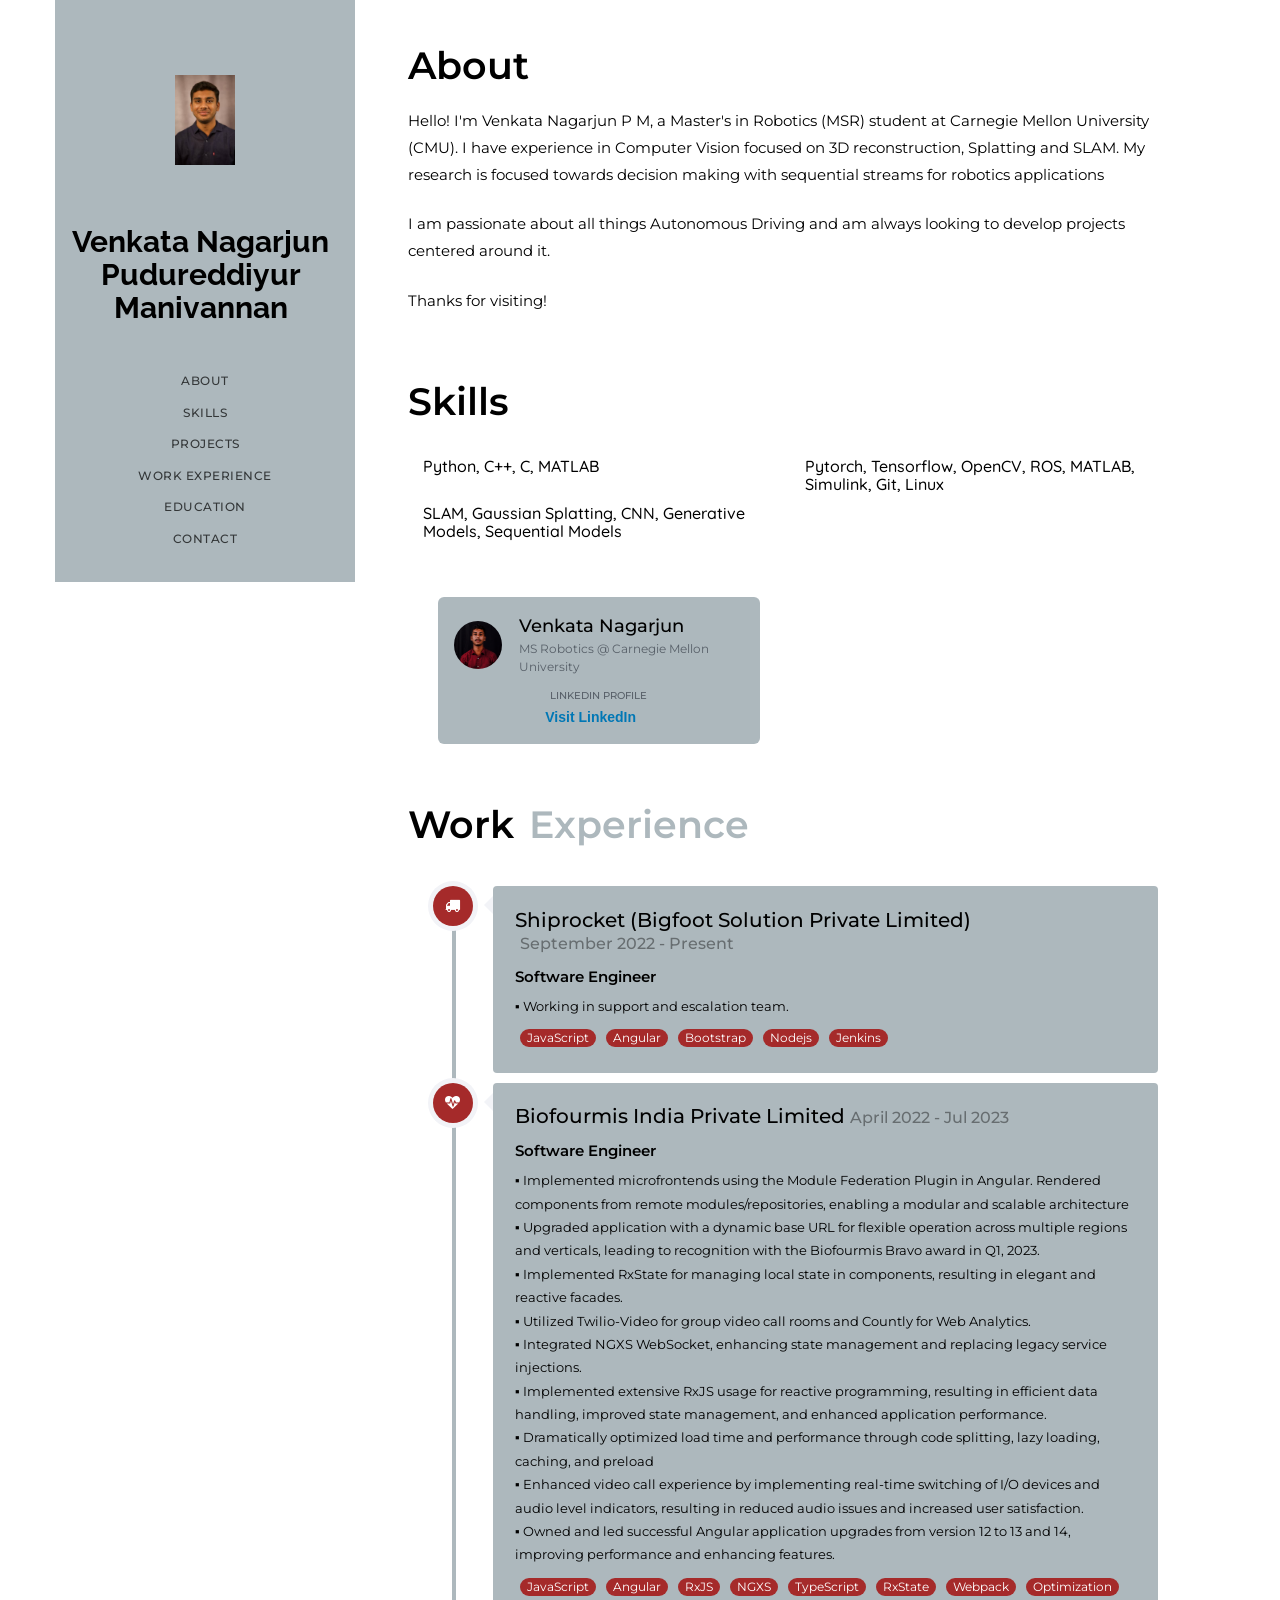
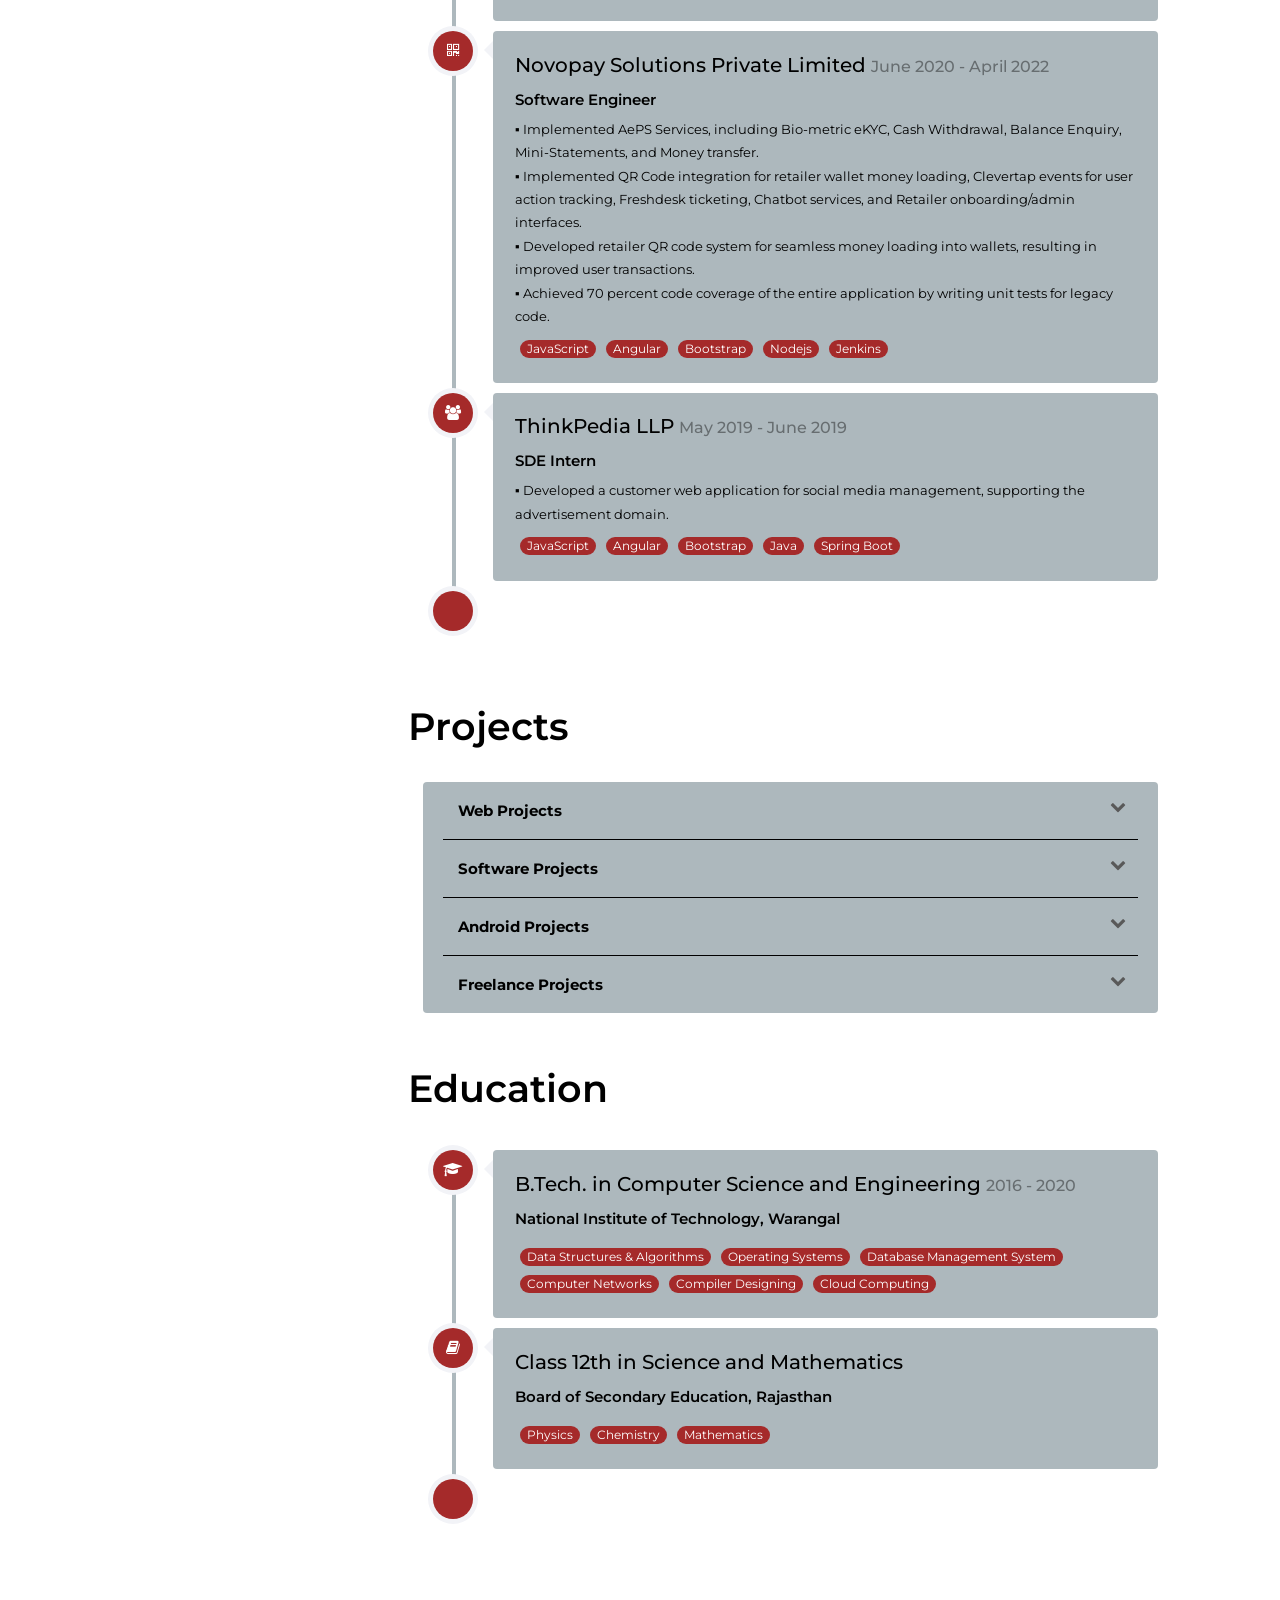
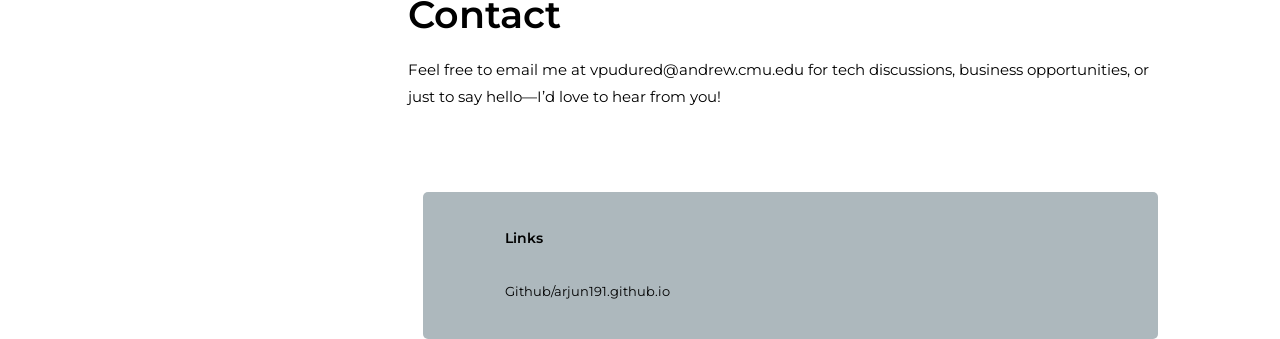
==== index.html @ 814515fa "profile pic updated2" ====
<!DOCTYPE HTML>
<html lang="en">
<head>
   <meta charset="utf-8">
   <meta http-equiv="X-UA-Compatible" content="IE=edge">
   <title></title>
   <meta name="viewport" content="width=device-width, initial-scale=1">
   <meta name="description" content="Portfolio webpage of Venkata Nagarjun Pudureddiyur Manivannan" />
   <meta name="keywords"
      content="portfolio,website,personal website,github,projects,computer science and engineering" />
   <meta name="author" content="Venkata Nagarjun Pudureddiyur Manivannan" />
   <link rel="stylesheet" href="https://cdnjs.cloudflare.com/ajax/libs/font-awesome/4.7.0/css/font-awesome.min.css">
   <!-- <link rel="icon" type="image/png" href="/images/logo.jpg"> -->
   <link href="https://fonts.googleapis.com/css?family=Quicksand:300,400,500,700" rel="stylesheet">
   <link href="https://fonts.googleapis.com/css?family=Playfair+Display:400,400i,700" rel="stylesheet">
   <link href="https://fonts.googleapis.com/css?family=Montserrat|Open+Sans|Raleway&display=swap" rel="stylesheet">
   <link rel="stylesheet" href="css/animate.css">
   <link rel="stylesheet" href="css/bootstrap.css">
   <link rel="stylesheet" href="css/style.css">
   <script src="js/modernizr-2.6.2.min.js"></script>
   <script type="module" src="index.js"></script>
   <script src="js/profile-card.js"></script>
</head>

<body>
   <div id="colorlib-page">
      <div class="container-wrap">
         <a href="#" class="js-colorlib-nav-toggle colorlib-nav-toggle" data-toggle="collapse" data-target="#navbar"
            aria-expanded="false" aria-controls="navbar"><i></i></a>
         <aside id="colorlib-aside" role="complementary" class="border js-fullheight no-print">
            <div class="text-center">
               <div class="author-img">
                  <img alt="profile-img" src="images/logo.jpg">
               </div>
               <h1 id="colorlib-logo"><a href="./index.html">Venkata Nagarjun Pudureddiyur Manivannan</a>
               </h1>
            </div>
            <nav id="colorlib-main-menu" role="navigation" class="navbar" style="padding-top: 2em">
               <div id="navbar" class="collapse">
                  <ul>
                     <li><a href="#" data-nav-section="about">About</a></li>
                     <li><a href="#" data-nav-section="skills">Skills</a>
                     </li>
                     <li><a href="#" data-nav-section="projects">Projects</a>
                     </li>
                     <!-- <li><a href="#" data-nav-section="blogs">Blogs</a>
                     </li> -->
                     <li><a href="#" data-nav-section="experience">Work
                           Experience</a></li>
                     <li><a href="#" data-nav-section="education">Education</a></li>
                     <li><a href="#" data-nav-section="contact">Contact</a>
                     </li>
                  </ul>
               </div>
            </nav>
         </aside>
         <div id="colorlib-main">
            <section class="colorlib-about" data-section="about">
               <div class="colorlib-narrow-content">
                  <div class="row animate-box" data-animate-effect="fadeInLeft">
                     <div class="about-desc">
                        <h1>About</h1>
                        <div id="bio">
                        </div>
                     </div>
                  </div>
               </div>
            </section>
            <!--------------------[END] About me---------------------------->
            <!--------------------[START] Skills---------------------------->
            <section class="colorlib-skills" data-section="skills">
               <div class="colorlib-narrow-content">
                  <div class="row row-bottom-padded-sm animate-box" data-animate-effect="fadeInLeft">
                     <div class="about-desc">
                        <h1>Skills</h1>
                     </div>
                  </div>
                  <div id="skills" class="row">
                  </div>
               </div>
            </section>
            <!--------------------[END] Skills------------------------------>
            <section class="colorlib-profile" data-section="profile-card">
               <div class="colorlib-narrow-content">
                  <div class="row row-bottom-padded-sm animate-box" data-animate-effect="fadeInLeft">
                     <div class="profile-cards">
                        <div class="col">
                           <div class="linkedin-card" data-linkedin-id="venkata-nagarjun-pudureddiyur-manivannan-57190b19a"></div>
                        </div>                       
                        <div class="col">
                           <div class="github-card" username="arjun191"></div>
                        </div>
                     </div>
                  </div>
               </div>
            </section>

            <!--------------------[START] Work Experience------------------->
            <section class="colorlib-experience" data-section="experience">
               <div class="colorlib-narrow-content">
                  <div class="row row-bottom-padded-sm animate-box fadeInLeft animated"
                     data-animate-effect="fadeInLeft">
                     <div class="about-desc">
                        <h1>Work <span style="color: #adb8bd">Experience</span>
                        </h1>
                     </div>
                  </div>
                  <div class="timeline-centered" id="experience">
                  </div>
               </div>
            </section>
            <!--------------------[END] Work Experience--------------------->
            <!--------------------[START] Projects-------------------------->
            <section class="colorlib-projects no-print" data-section="projects">
               <div class="colorlib-narrow-content">
                  <div class="row row-bottom-padded-sm animate-box" data-animate-effect="fadeInLeft">
                     <div class="about-desc">
                        <h1>Projects</h1>
                     </div>
                  </div>
                  <ul id="accordion" class="accordion animate-box" data-animate-effect="fadeInLeft">
                     <li>
                        <div class="link">
                           <p style="margin-bottom: 0px">Web Projects</p>
                           <i class="fa fa-chevron-down"></i>
                        </div>
                        <ul id="web-projects" class="submenu">
                        </ul>
                     </li>
                     <li>
                        <div class="link">
                           <p style="margin-bottom: 0px">Software Projects
                           </p>
                           <i class="fa fa-chevron-down"></i>
                        </div>
                        <ul id="software-projects" class="submenu">
                        </ul>
                     </li>
                     <li>
                        <div class="link">
                           <p style="margin-bottom: 0px">Android Projects
                           </p>
                           <i class="fa fa-chevron-down"></i>
                        </div>
                        <ul id="android-projects" class="submenu">
                        </ul>
                     </li>
                     <li>
                        <div class="link">
                           <p style="margin-bottom: 0px">Freelance Projects
                           </p>
                           <i class="fa fa-chevron-down"></i>
                        </div>
                        <ul id="freelance-projects" class="submenu">
                        </ul>
                     </li>
                  </ul>
               </div>
            </section>
            <!--------------------[END] Projects---------------------------->
            <!--------------------[START] Blogs----------------------------->
            <!-- <section class="colorlib-blogs no-print" data-section="blogs">
               <div class="colorlib-narrow-content">
                  <div class="row row-bottom-padded-sm animate-box" data-animate-effect="fadeInLeft">
                     <div class="about-desc">
                        <h1>Latest <span style="color: #adb8bd">Blogs</span>
                        </h1>
                     </div>
                  </div>
                  <ul id="accordion" class="accordion animate-box" data-animate-effect="fadeInLeft">
                     <li class="open">
                        <ul id="blogs" class="submenu" style="display: block;">
                        </ul>
                     </li>
                     <a class="readmore" href="https://vinaysomawat.medium.com/" target="_blank">
                        <p>Read more &RightArrow;</p>
                     </a>
                  </ul>
               </div>
            </section> -->
            <!--------------------[END] Blogs------------------------------->
            <!--------------------[START] Education------------------------->
            <section class="colorlib-education" data-section="education">
               <div class="colorlib-narrow-content">
                  <div class="row row-bottom-padded-sm animate-box fadeInLeft animated"
                     data-animate-effect="fadeInLeft">
                     <div class="about-desc">
                        <h1>Education</h1>
                     </div>
                  </div>
                  <div class="timeline-centered" id="education">
                  </div>
               </div>
            </section>
            <!--------------------[END] Education--------------------------->
            <!--------------------[START] Contact--------------------------->
            <section class="colorlib-contact" data-section="contact">
               <div class="colorlib-narrow-content">
                  <div class="row row-bottom-padded-sm animate-box" data-animate-effect="fadeInLeft">
                     <div class="about-desc">
                        <h1>Contact</h1>
                     </div>
                     <p>Feel free to email me at vpudured@andrew.cmu.edu for tech discussions, business opportunities, or just to say hello—I’d love to hear from you!
                     </p>
                  </div>
               </div>
            </section>
            <!--------------------[END] Contact----------------------------->
            <!--------------------[START] Footer---------------------------->
            <section class="colorlib-footer no-print" data-section="footer">
               <div class="colorlib-narrow-content">
                  <footer class="footer" id="footer">
                  </footer>
               </div>
            </section>
            <!--------------------[END] Footer------------------------------>
         </div>
         <!-----[END] Main Page--------->
      </div>
   </div>
   <!-- jQuery -->
   <script src="js/jquery.min.js"></script>
   <!-- jQuery Easing -->
   <script src="js/jquery.easing.1.3.js"></script>
   <!-- Bootstrap -->
   <script src="js/bootstrap.min.js"></script>
   <!-- Waypoints -->
   <script src="js/jquery.waypoints.min.js"></script>
   <!-- Flexslider -->
   <script src="js/jquery.flexslider-min.js"></script>
   <!-- Counters -->
   <script src="js/jquery.countTo.js"></script>
   <!-- MAIN JS -->
   <script src="js/main.js"></script>
</body>

</html>
---- css/style.css ----
@font-face {
	font-family: "icomoon";
	src: url("../fonts/icomoon/icomoon.eot?srf3rx");
	src: url("../fonts/icomoon/icomoon.eot?srf3rx#iefix")
			format("embedded-opentype"),
		url("../fonts/icomoon/icomoon.ttf?srf3rx") format("truetype"),
		url("../fonts/icomoon/icomoon.woff?srf3rx") format("woff"),
		url("../fonts/icomoon/icomoon.svg?srf3rx#icomoon") format("svg");
	font-weight: normal;
	font-style: normal;
}

* {
	box-sizing: border-box;
}

.dark-mode {
	background-color: wheat;
	color: black;
  }

/* =======================================================
*
* 	Template Style 
*	Edit this section
*
* ======================================================= */
body {
	font-family: "Quicksand", Arial, sans-serif;
	font-weight: 400;
	font-size: 15px;
	line-height: 1.8;
	color: black;
}
@media screen and (max-width: 992px) {
	body {
		font-size: 16px;
	}
	h2,
	h4 {
		text-align: center;
	}
}

a {
	color: #2c98f0;
	-webkit-transition: 0.5s;
	-o-transition: 0.5s;
	transition: 0.5s;
}
a:hover,
a:active,
a:focus {
	color: #2c98f0;
	outline: none;
	text-decoration: none !important;
}

p {
	margin-bottom: 1.5em;
	font-family: "Montserrat", sans-serif;
}
x {
	margin-bottom: 1.5em;
	background-color: darkkhaki;
	backface-visibility: visible;
}

h1,
h5,
h6 {
	font-family: "Playfair Display", Georgia, serif;
	font-weight: 400;
	margin: 0 0 30px 0;
}

h2 {
	font-family: "Montserrat", sans-serif;
	font-weight: 200;
	margin: 0 0 20px 0;
}
h3 {
	font-family: "Playfair Display", Georgia, serif;
	font-weight: 500;
	margin: 0 0 30px 0;
}
h4 {
	font-family: "Montserrat", sans-serif;
	font-weight: 300;
	font-size: 15px;
	margin: 0 0 30px 0;
}

figure {
	margin-bottom: 2.5em;
	float: left;
	width: 100%;
}
figure figcaption {
	font-size: 16px;
	width: 80%;
	margin: 20px auto 0px auto;
	color: #b3b3b3;
	font-style: italic;
	font-family: "Quicksand", Arial, sans-serif;
}
@media screen and (max-width: 480px) {
	figure figcaption {
		width: 100%;
	}
}

::-webkit-selection {
	color: #fff;
	background: #2c98f0;
}

::-moz-selection {
	color: #fff;
	background: #2c98f0;
}

::selection {
	color: #fff;
	background: #2c98f0;
}

#colorlib-page {
	width: 100%;
	overflow: hidden;
	position: relative;
}

#colorlib-aside {
	padding-top: 3em;
	padding-bottom: 1px;
	float: left;
	width: 300px;
	position: fixed;
	z-index: 1001;
	background-color: #adb8bd;
	-webkit-transition: 0.5s;
	-o-transition: 0.5s;
	transition: 0.5s;
}
@media screen and (max-width: 768px) {
	#colorlib-aside {
		width: 300px;
		-moz-transform: translateX(-300px);
		-webkit-transform: translateX(-300px);
		-ms-transform: translateX(-300px);
		-o-transform: translateX(-300px);
		transform: translateX(-300px);
		padding-top: 4em;
		background-color: #adb8bd;
		height: auto;
	}
	.resume-content img {
		display: none;
	}
}

.resume-content img {
	margin: 0 10px;
	width: 100%;
	max-width: 150px;
	max-height: 100px;
	height: auto;
}
#colorlib-aside .author-img {
	width: 150px;
	height: 150px;
	margin: 0 auto;
	margin-bottom: 30px;
	-webkit-border-radius: 50%;
	-moz-border-radius: 50%;
	-ms-border-radius: 50%;
	border-radius: 50%;
	/* border: 3px solid white; */
}

#colorlib-aside .author-img img{
	height: 100%; 
    object-fit: contain;
	padding: 30px;
}
#colorlib-aside h1 {
	font-family: "Raleway", sans-serif;
}
#colorlib-aside .position {
	display: block;
	margin-bottom: 2em;
	font-size: 12px;
	text-transform: uppercase;
}
#colorlib-aside #colorlib-logo {
	text-align: right;
	font-weight: 700;
	font-size: 30px;
	margin-bottom: 0.5em;
	display: block;
	width: 100%;
}
#colorlib-aside #colorlib-logo a {
	display: block;
	text-align: center;
	color: #000;
	padding-right: 0.3em;
}
#colorlib-aside #colorlib-main-menu {
	display: block;
	width: 100%;
}
#colorlib-aside #colorlib-main-menu .collapse {
	display: block !important;
}
#colorlib-aside #colorlib-main-menu ul {
	text-align: center;
	margin: 0;
	padding: 0;
}
@media screen and (max-width: 768px) {
	#colorlib-aside #colorlib-main-menu ul {
		margin: 0 0 2em 0;
	}
}
#colorlib-aside #colorlib-main-menu ul li {
	margin: 0 0 10px 0;
	padding: 0;
	list-style: none;
	font-size: 12px;
	font-weight: 500;
	text-transform: uppercase;
	letter-spacing: 0.5px;
}
#colorlib-aside #colorlib-main-menu ul li a {
	color: rgba(0, 0, 0, 0.7);
	text-decoration: none;
	position: relative;
	padding: 10px 0;
	font-family: "Montserrat", sans-serif;;
	-webkit-transition: 0.3s;
	-o-transition: 0.3s;
	transition: 0.3s;
}
#colorlib-aside #colorlib-main-menu ul li a:after {
	content: "";
	position: absolute;
	height: 1px;
	bottom: 7px;
	left: 0;
	right: 0;
	background-color: #2c98f0;
	visibility: hidden;
	-webkit-transform: scaleX(0);
	-moz-transform: scaleX(0);
	-ms-transform: scaleX(0);
	-o-transform: scaleX(0);
	transform: scaleX(0);
	-webkit-transition: all 0.3s cubic-bezier(0.175, 0.885, 0.32, 1.275);
	-moz-transition: all 0.3s cubic-bezier(0.175, 0.885, 0.32, 1.275);
	-ms-transition: all 0.3s cubic-bezier(0.175, 0.885, 0.32, 1.275);
	-o-transition: all 0.3s cubic-bezier(0.175, 0.885, 0.32, 1.275);
	transition: all 0.3s cubic-bezier(0.175, 0.885, 0.32, 1.275);
}
#colorlib-aside #colorlib-main-menu ul li a:hover {
	text-decoration: none;
	color: black;
}
#colorlib-aside #colorlib-main-menu ul li a:hover:after {
	visibility: visible;
	-webkit-transform: scaleX(1);
	-moz-transform: scaleX(1);
	-ms-transform: scaleX(1);
	-o-transform: scaleX(1);
	transform: scaleX(1);
}
#colorlib-aside #colorlib-main-menu ul li.active a {
	font-size: 15px;
	font-weight: 600;
}
#colorlib-aside #colorlib-main-menu ul li.active a:after {
	visibility: visible;
	-webkit-transform: scaleX(1);
	-moz-transform: scaleX(1);
	-ms-transform: scaleX(1);
	-o-transform: scaleX(1);
	transform: scaleX(1);
}
#colorlib-aside .colorlib-footer {
	font-size: 20px;
	text-align: center;
	font-weight: 400;
	color: rgba(0, 0, 0, 0.5);
	padding: 0 20px;
	width: 100%;
}
@media screen and (max-width: 768px) {
	#colorlib-aside .colorlib-footer {
		position: fixed;
		height: auto;
	}
}
#colorlib-aside .colorlib-footer span {
	display: block;
}
#colorlib-aside .colorlib-footer ul {
	padding: 0 20px;
	margin: 0 0 10px 0;
}
#colorlib-aside .colorlib-footer ul li {
	padding: 0 20px;
	margin: 0 0 10px 0;
	display: inline;
	list-style: none;
}
#colorlib-aside .colorlib-footer h3 {
	font-family: inherit;
	padding: 4px;
}
#colorlib-aside .colorlib-footer h3 a {
	color: #ff722c;
	font-size: 18px;
}
#rcorners2 {
	border-radius: 15px;
	background: black;
	padding: 20px;
	width: 50%;
	height: 40px;
}
#colorlib-aside .colorlib-footer ul li a {
	color: rgba(255, 255, 255, 0.3);
	padding: 4px;
}
#colorlib-aside .colorlib-footer ul li a:hover,
#colorlib-aside .colorlib-footer ul li a:active,
#colorlib-aside .colorlib-footer ul li a:focus {
	text-decoration: none;
	outline: none;
	color: black;
}

.container-wrap {
	max-width: 1170px;
	margin: 0 auto;
}

#colorlib-main {
	width: calc(100% - 300px);
	float: right;
	-webkit-transition: 0.5s;
	-o-transition: 0.5s;
	transition: 0.5s;
}
@media screen and (max-width: 768px) {
	#colorlib-main {
		width: 100%;
		padding: 0 1em;
	}
}

#colorlib-hero {
	min-height: 500px;
	background: #fff url(../images/loader.gif) no-repeat center center;
	width: 100%;
	float: left;
	margin-bottom: 10em;
	clear: both;
}
#colorlib-hero .flexslider {
	border: none;
	z-index: 1;
	margin-bottom: 0;
}
#colorlib-hero .flexslider .slides {
	position: relative;
	overflow: visible;
}
#colorlib-hero .flexslider .slides li {
	background-repeat: no-repeat;
	background-size: cover;
	background-position: bottom center;
	min-height: 400px;
	position: relative;
}
#colorlib-hero .flexslider .flex-control-nav {
	bottom: 20px;
	z-index: 1000;
	left: 20px;
	float: left;
	width: auto;
}
@media screen and (max-width: 768px) {
	#colorlib-hero .flexslider .flex-control-nav {
		right: 20px;
		top: 100px;
	}
}
#colorlib-hero .flexslider .flex-control-nav li {
	display: block;
	margin-bottom: 10px;
}
#colorlib-hero .flexslider .flex-control-nav li a {
	background: rgba(0, 0, 0, 0.5);
	-webkit-box-shadow: none;
	box-shadow: none;
	width: 12px;
	height: 12px;
	cursor: pointer;
}
#colorlib-hero .flexslider .flex-control-nav li a.flex-active {
	cursor: pointer;
	background: transparent;
	border: 2px solid #2c98f0;
}
#colorlib-hero .flexslider .flex-direction-nav {
	display: none;
}
#colorlib-hero .flexslider .slider-text {
	display: table;
	opacity: 0;
	min-height: 500px;
	z-index: 9;
}
#colorlib-hero .flexslider .slider-text > .slider-text-inner {
	display: table-cell;
	vertical-align: middle;
	min-height: 700px;
	padding: 2.5em;
	position: relative;
}
@media screen and (max-width: 768px) {
	#colorlib-hero .flexslider .slider-text > .slider-text-inner {
		text-align: center;
	}
}
#colorlib-hero .flexslider .slider-text > .slider-text-inner h1,
#colorlib-hero .flexslider .slider-text > .slider-text-inner h2 {
	margin: 0;
	padding: 0;
	color: black;
	font-family: "Playfair Display", Georgia, serif;
}
#colorlib-hero .flexslider .slider-text > .slider-text-inner h1 {
	margin-bottom: 20px;
	font-size: 60px;
	line-height: 1.3;
	font-weight: 700;
}
@media screen and (max-width: 768px) {
	#colorlib-hero .flexslider .slider-text > .slider-text-inner h1 {
		font-size: 28px;
	}
}
#colorlib-hero .flexslider .slider-text > .slider-text-inner h2 {
	font-size: 10px;
	line-height: 1.5;
	margin-bottom: 30px;
	font-weight: 300;
	font-family: "Quicksand", Arial, sans-serif;
}
#colorlib-hero .flexslider .slider-text > .slider-text-inner h2 a {
	color: rgba(44, 152, 240, 0.8);
	border-bottom: 1px solid rgba(44, 152, 240, 0.7);
}
#colorlib-hero .flexslider .slider-text > .slider-text-inner .heading-section {
	font-size: 50px;
}
@media screen and (max-width: 768px) {
	#colorlib-hero
		.flexslider
		.slider-text
		> .slider-text-inner
		.heading-section {
		font-size: 30px;
	}
}
#colorlib-hero .flexslider .slider-text > .slider-text-inner s .colorlib-lead {
	font-size: 20px;
	color: #fff;
}
#colorlib-hero .flexslider .slider-text > .slider-text-inner p {
	margin-bottom: 0;
}
#colorlib-hero .flexslider .slider-text > .slider-text-inner .btn {
	font-size: 12px;
	text-transform: uppercase;
	letter-spacing: 2px;
	padding: 10px 15px !important;
	border: none;
	font-weight: 400;
}
#colorlib-hero .flexslider .slider-text > .slider-text-inner .btn.btn-learn {
	border: 1px solid #000;
	background: transparent !important;
}
#colorlib-hero
	.flexslider
	.slider-text
	> .slider-text-inner
	.btn.btn-learn:hover {
	background: transparent !important;
	border: 1px solid #000 !important;
}
@media screen and (max-width: 768px) {
	#colorlib-hero .flexslider .slider-text > .slider-text-inner .btn {
		width: 100%;
	}
}

body.offcanvas {
	overflow-x: hidden;
}
body.offcanvas #colorlib-aside {
	-moz-transform: translateX(0);
	-webkit-transform: translateX(0);
	-ms-transform: translateX(0);
	-o-transform: translateX(0);
	transform: translateX(0);
	width: 372px;
	background-color: #adb8bd;
	z-index: 999;
	position: fixed;
}
body.offcanvas #colorlib-main,
body.offcanvas .colorlib-nav-toggle {
	top: 0;
	-moz-transform: translateX(300px);
	-webkit-transform: translateX(300px);
	-ms-transform: translateX(300px);
	-o-transform: translateX(300px);
	transform: translateX(300px);
}

.colorlib-narrow-content {
	padding: 0 4.5em;
}
@media screen and (max-width: 878px) {
	.colorlib-narrow-content {
		width: 100%;
		padding: 0 1em;
	}
}

.no-gutters {
	margin: 0;
	padding: 0;
}

.colorlib-experience,
.colorlib-skills,
.colorlib-profile,
.colorlib-projects,
.colorlib-education,
.colorlib-blogs,
.colorlib-work,
.colorlib-about,
.colorlib-installation,
.colorlib-services,
.colorlib-footer,
.colorlib-contact {
	padding-top: 3em;
	padding-bottom: 0em;
	clear: both;
	width: 100%;
	display: block;
}

.profile-cards {
	display: flex;
}

@media screen and (max-width: 768px) {
	.colorlib-experience,
	.colorlib-skills,
	.colorlib-profile,
	.colorlib-projects,
	.colorlib-education,
	.colorlib-work,
	.colorlib-about,
	.colorlib-installation,
	.colorlib-services,
	.colorlib-contact {
		padding-top: 2em;
		padding-bottom: 0em;
	}
	
	.colorlib-blogs {
		display: none;
	}

	.profile-cards {
		display: flex;
		flex-direction: column;
	}
}

#colorlib-footer2 {
	background: black;
	width: 100%;
	padding-bottom: 3em;
	padding-top: 2em;
	padding-right: 2em;
}
#colorlib-footer2 .h2 {
	color: red;
	text-align: center;
}

.author-img {
	background-size: cover;
	background-position: center center;
	background-repeat: no-repeat;
	position: relative;
}

.colorlib-heading {
	font-size: 18px;
	margin-bottom: 2em;
	font-weight: 700;
	text-transform: uppercase;
	letter-spacing: 5px;
	line-height: 1.8;
	position: relative;
}
.colorlib-heading span {
	display: block;
}
@media screen and (max-width: 768px) {
	.colorlib-heading {
		margin-bottom: 2em;
	}
}

.heading-meta {
	margin-bottom: 15px;
	display: block;
	font-size: 10px;
	text-transform: uppercase;
	color: #999999;
	font-weight: 500;
	letter-spacing: 5px;
}

.about-img {
	width: 100%;
	height: 600px;
	margin-bottom: 10px;
	margin-left: 10px;
}

.about-desc h3 {
	font-size: 18px;
	text-transform: uppercase;
	letter-spacing: 5px;
	font-weight: 500;
}

.about-desc h1 {
	margin-bottom: 20px;
	font-size: 38px;
	font-weight: 600;
	font-family: "Montserrat", Georgia, serif;
}

.hire {
	padding: 2em;
	background: #adb8bd;
	color: #000;
	border-radius: 4px;
}
.hire h2 {
	line-height: 1.5;
}
.hire .btn-hire {
	text-transform: uppercase;
	letter-spacing: 1px;
	border: 1px solid #000;
	padding: 2px 10px;
}

.fancy-collapse-panel .panel-default > .panel-heading {
	padding: 0;
}

<!-----projectcss------------ > #projects {
	padding: 50px 15px;
	border-bottom: 1px solid #dcd9d9;
	text-align: center;
}

#projects h2 {
	color: #374054;
	margin-bottom: 50px;
}

.project {
	position: relative;
	max-width: 900px;
	margin: 0 auto 30px auto;
	overflow: hidden;
	background: #fff;
	border-radius: 4px;
}

.project-image {
	float: left;
}
/* 
.project-card {
	height: 150px;
} */

.project-info {
	position: absolute;
	top: 50%;
	transform: translateY(-50%);
	margin-left: 300px;
	padding: 15px;
}

.project-info h3 {
	font-size: 1.5em;
	font-weight: 300;
	color: #374054;
	margin: 0 0 15px 0;
}

.project-info p {
	color: #74808a;
	margin: 0 0 15px 0;
	font-size: 0.9em;
}

.no-image .project-info {
	position: relative;
	margin: 0;
	padding: 30px 15px;
	transform: none;
}

#more-projects {
	display: none;
}

.panel-heading a {
	padding: 20px 25px;
	display: block;
	width: 100%;
	font-weight: 500;
	font-size: 14px;
	letter-spacing: 1px;
	text-transform: uppercase;
	font-family: "Quicksand", Arial, sans-serif;
	background-color: #2c98f0;
	color: #fff;
	position: relative;
	-webkit-box-shadow: none !important;
	-moz-box-shadow: none !important;
	-ms-box-shadow: none !important;
	-o-box-shadow: none !important;
	box-shadow: none !important;
}

.panel {
	-webkit-box-shadow: none !important;
	-moz-box-shadow: none !important;
	-ms-box-shadow: none !important;
	-o-box-shadow: none !important;
	box-shadow: none !important;
	border: none;
}

.panel-heading a:after {
	font-family: "icomoon";
	content: "\e115";
	position: absolute;
	right: 20px;
	font-size: 14px;
	font-weight: 400;
	top: 50%;
	line-height: 1;
	margin-top: -7px;
}

.panel-heading a.collapsed:after {
	content: "\e114";
}

.panel-heading a.collapsed {
	background: #f2f3f7;
	border: 1px solid #e6e6e6 !important;
	color: #333333;
}

.panel-body {
	padding: 1.5em;
	margin-top: 5px;
	border: 1px solid #e6e6e6 !important;
}

.timeline-centered {
	position: relative;
	margin-bottom: 30px;
}

.timeline-centered:before,
.timeline-centered:after {
	content: " ";
	display: table;
}

.timeline-centered:after {
	clear: both;
}

.timeline-centered:before,
.timeline-centered:after {
	content: " ";
	display: table;
}

.timeline-centered:after {
	clear: both;
}

.timeline-centered:before {
	content: "";
	position: absolute;
	display: block;
	width: 4px;
	background: #adb8bd;
	top: 20px;
	bottom: 20px;
	margin-left: 29px;
}

.timeline-centered .timeline-entry {
	position: relative;
	margin-top: 5px;
	margin-left: 30px;
	margin-bottom: 10px;
	clear: both;
}

.timeline-centered .timeline-entry .timeline-entry-inner {
	position: relative;
	margin-left: -20px;
}

.timeline-centered .timeline-entry .timeline-entry-inner .timeline-icon {
	display: block;
	width: 40px;
	height: 40px;
	background: #2c98f0;
	-webkit-border-radius: 50%;
	-moz-border-radius: 50%;
	-ms-border-radius: 50%;
	border-radius: 50%;
	text-align: center;
	-moz-box-shadow: 0 0 0 5px #f2f3f7;
	-webkit-box-shadow: 0 0 0 5px #f2f3f7;
	box-shadow: 0 0 0 5px #f2f3f7;
	line-height: 40px;
	float: left;
}
.timeline-centered
	.timeline-entry
	.timeline-entry-inner
	.timeline-icon.color-2 {
	background: brown;
	color: white;
}
.timeline-centered
	.timeline-entry
	.timeline-entry-inner
	.timeline-icon.color-3 {
	background: #adb8bd;
}
.timeline-centered
	.timeline-entry
	.timeline-entry-inner
	.timeline-icon.color-4 {
	background: #a84cb8;
}
.timeline-centered
	.timeline-entry
	.timeline-entry-inner
	.timeline-icon.color-5 {
	background: #2fa499;
}
.timeline-centered
	.timeline-entry
	.timeline-entry-inner
	.timeline-icon.color-none {
	background: #fff;
	width: 20px;
	height: 20px;
	margin-left: 10px;
}

.timeline-centered .timeline-entry .timeline-entry-inner .timeline-label {
	position: relative;
	background: #adb8bd;
	color: #000;
	padding: 1.5em;
	margin-left: 60px;
	-webkit-background-clip: padding-box;
	-moz-background-clip: padding;
	background-clip: padding-box;
	border-radius: 4px;
}

.timeline-centered .timeline-entry .timeline-entry-inner .timeline-label:after {
	content: "";
	display: block;
	position: absolute;
	width: 0;
	height: 0;
	border-style: solid;
	border-width: 9px 9px 9px 0;
	border-color: transparent #f2f3f7 transparent transparent;
	left: 0;
	top: 10px;
	margin-left: -9px;
}

.timeline-centered .timeline-entry .timeline-entry-inner .timeline-label p + p {
	margin-top: 0px;
}

.timeline-centered .timeline-entry .timeline-entry-inner .timeline-label h2 {
	margin-bottom: 10px;
	font-size: 20px;
	font-weight: 500;
}

.timeline-centered .timeline-entry .timeline-entry-inner .timeline-label .timeline-sublabel {
	font-weight: 600;
	margin: 0 0px 5px;
}

.timeline-centered .timeline-entry .timeline-entry-inner .timeline-label .timeline-text {
	margin-bottom: 0px;
	font-size: 13px;
}

.timeline-centered .timeline-entry .timeline-entry-inner .timeline-label div {
	margin-top: 5px;
}

.timeline-centered
	.timeline-entry
	.timeline-entry-inner
	.timeline-label
	h2
	span {
	-webkit-opacity: 0.4;
	-moz-opacity: 0.4;
	opacity: 0.4;
	-ms-filter: alpha(opacity=40);
	filter: alpha(opacity=40);
	font-size: 16px;
}

.services {
	margin-bottom: 30px;
	padding: 1.5em;
	-webkit-box-shadow: 0px 0px 56px -8px rgba(0, 0, 0, 0.17);
	-moz-box-shadow: 0px 0px 56px -8px rgba(0, 0, 0, 0.17);
	-ms-box-shadow: 0px 0px 56px -8px rgba(0, 0, 0, 0.17);
	-o-box-shadow: 0px 0px 56px -8px rgba(0, 0, 0, 0.17);
	box-shadow: 0px 0px 56px -8px rgba(0, 0, 0, 0.17);
	border-bottom: 2px solid #2c98f0;
}
.services .icon2 {
	display: block;
	margin-bottom: 20px;
}
.services .icon2 i {
	font-size: 30px;
	color: #2c98f0;
}
.services h3 {
	font-family: "Quicksand", Arial, sans-serif;
	font-size: 16px;
	font-weight: 500;
}
.services.color-2 {
	border-bottom: 2px solid #ec5453;
}
.services.color-2 .icon2 i {
	color: #ec5453;
}
.services.color-3 {
	border-bottom: 2px solid #adb8bd;
}
.services.color-3 .icon2 i {
	color: #adb8bd;
}
.services.color-4 {
	border-bottom: 2px solid #a84cb8;
}
.services.color-4 .icon2 i {
	color: #a84cb8;
}
.services.color-5 {
	border-bottom: 2px solid #2fa499;
}

.services.color-5 .icon2 i {
	color: #2fa499;
}
.services.color-6 {
	border-bottom: 2px solid #4054b2;
}
.services.color-6 .icon2 i {
	color: #4054b2;
}

.services {
	margin-bottom: 80px;
	position: relative;
	z-index: 0;
}
@media screen and (max-width: 768px) {
	.services {
		margin-bottom: 4em;
	}
}
.services .icon {
	position: absolute;
	top: -20px;
	left: 0;
	right: 0;
	width: 100px;
	height: 50px;
	display: table;
	margin: 0 auto;
	background: #2c98f0;
}
.services .icon:before,
.services .icon:after {
	position: absolute;
	left: 0;
	right: 0;
	content: "";
}
.services .icon:before {
	top: -30px;
	width: 0;
	height: 0;
	border-style: solid;
	border-width: 0 50px 30px 50px;
	border-color: transparent transparent #2c98f0 transparent;
}
.services .icon:after {
	bottom: -30px;
	width: 0;
	height: 0;
	border-style: solid;
	border-width: 30px 50px 0 50px;
	border-color: #2c98f0 transparent transparent transparent;
}
.services .icon i {
	font-size: 30px;
	color: #fff;
	z-index: 1;
	display: table-cell;
	vertical-align: middle;
}
.services .desc {
	margin-top: 60px;
}
.services .desc h3 {
	font-size: 16px;
	font-weight: 700;
	text-transform: uppercase;
}
.services.color-2 .icon {
	background: #ec5453;
}
.services.color-2 .icon:before {
	border-color: transparent transparent #ec5453 transparent;
}
.services.color-2 .icon:after {
	border-color: #ec5453 transparent transparent transparent;
}
.services.color-3 .icon {
	background: #adb8bd;
}
.services.color-3 .icon:before {
	border-color: transparent transparent #adb8bd transparent;
}
.services.color-3 .icon:after {
	border-color: #adb8bd transparent transparent transparent;
}
.services.color-4 .icon {
	background: #a84cb8;
}
.services.color-4 .icon:before {
	border-color: transparent transparent #a84cb8 transparent;
}
.services.color-4 .icon:after {
	border-color: #a84cb8 transparent transparent transparent;
}
.services.color-5 .icon {
	background: #2fa499;
}
.services.color-5 .icon:before {
	border-color: transparent transparent #2fa499 transparent;
}
.services.color-5 .icon:after {
	border-color: #2fa499 transparent transparent transparent;
}
.services.color-6 .icon {
	background: #4054b2;
}
.services.color-6 .icon:before {
	border-color: transparent transparent #4054b2 transparent;
}
.services.color-6 .icon:after {
	border-color: #4054b2 transparent transparent transparent;
}

.progress-wrap h3 {
	font-size: 16px;
	font-family: "Quicksand", Arial, sans-serif;
	margin-bottom: 10px;
}

.progress {
	height: 6px;
	-webkit-box-shadow: none;
	box-shadow: none;
	background: #f2f3f7;
	overflow: visible;
}

.progress-bar {
	background: #2c98f0;
	-webkit-box-shadow: none;
	box-shadow: none;
	font-size: 12px;
	line-height: 1.2;
	font-weight: 600;
	text-align: right;
	position: relative;
	overflow: visible;
	-webkit-border-radius: 8px;
	-moz-border-radius: 8px;
	-ms-border-radius: 8px;
	border-radius: 8px;
}
.progress-bar:after {
	position: absolute;
	top: -2px;
	right: 0;
	width: 10px;
	height: 10px;
	content: "";
	background: #2c98f0;
	-webkit-border-radius: 50%;
	-moz-border-radius: 50%;
	-ms-border-radius: 50%;
	border-radius: 50%;
}
.progress-bar span {
	position: absolute;
	top: -22px;
	right: -32px;
}
.progress-bar.color-1 {
	background: #2c98f0;
}
.progress-bar.color-1:after {
	background: #2c98f0;
}
.progress-bar.color-1 span {
	color: #2c98f0;
}
.progress-bar.color-2 {
	background: #ec5453;
}
.progress-bar.color-2:after {
	background: #ec5453;
}
.progress-bar.color-2 span {
	color: #ec5453;
	padding-top: 2px;
}

.progress-bar.color-3 {
	background: #adb8bd;
}
.progress-bar.color-3:after {
	background: #adb8bd;
}
.progress-bar.color-3 span {
	color: #adb8bd;
}
.progress-bar.color-4 {
	background: #a84cb8;
}
.progress-bar.color-4:after {
	background: #a84cb8;
}
.progress-bar.color-4 span {
	color: #a84cb8;
}
.progress-bar.color-5 {
	background: #2fa499;
}
.progress-bar.color-5:after {
	background: #2fa499;
}
.progress-bar.color-5 span {
	color: #2fa499;
}
.progress-bar.color-6 {
	background: #4054b2;
}
.progress-bar.color-6:after {
	background: #4054b2;
}
.progress-bar.color-6 span {
	color: #4054b2;
}
.progress-bar.color-7 {
	background: #ec5453;
}
.progress-bar.color-7:after {
	background: #ec5453;
}
.progress-bar.color-7 span {
	color: #ec5453;
}
.progress-bar.color-8 {
	background: #adb8bd;
}
.progress-bar.color-8:after {
	background: #adb8bd;
}
.progress-bar.color-8 span {
	color: #adb8bd;
}
.progress-bar.color-9 {
	background: #a84cb8;
}
.progress-bar.color-9:after {
	background: #a84cb8;
}
.progress-bar.color-9 span {
	color: #a84cb8;
}
.progress-wrap h3 {
	padding-bottom: 2px;
}
.colorlib-feature {
	text-align: left;
	width: 100%;
	float: left;
	margin-bottom: 20px;
	position: relative;
}
.colorlib-feature .colorlib-icon {
	position: absolute;
	top: 0;
	left: 0;
	width: 50px;
	height: 50px;
	display: table;
	text-align: center;
	background: #f2f3f7;
	-webkit-border-radius: 2px;
	-moz-border-radius: 2px;
	-ms-border-radius: 2px;
	border-radius: 2px;
}
.colorlib-feature .colorlib-icon i {
	display: table-cell;
	vertical-align: middle;
	color: #2c98f0;
	font-size: 20px;
	height: 50px;
}
@media screen and (max-width: 1200px) {
	.colorlib-feature .colorlib-icon i {
		font-size: 20px;
	}
}
.colorlib-feature .colorlib-text {
	padding-left: 60px;
	width: 100%;
}
.colorlib-feature .colorlib-text h2,
.colorlib-feature .colorlib-text h3 {
	margin: 0;
	padding: 0;
}
.colorlib-feature .colorlib-text h3 {
	font-weight: 500;
	margin-bottom: 20px;
	color: rgba(0, 0, 0, 0.7);
	font-size: 14px;
	letter-spacing: 3px;
	text-transform: uppercase;
}
.colorlib-feature.colorlib-feature-sm .colorlib-text {
	margin-top: 10px;
}
.colorlib-feature.colorlib-feature-sm .colorlib-icon i {
	color: #2c98f0;
	font-size: 20px;
}
@media screen and (max-width: 1200px) {
	.colorlib-feature.colorlib-feature-sm .colorlib-icon i {
		font-size: 28px;
	}
}

.blog-entry {
	width: 100%;
	float: left;
	background: #fff;
	margin-bottom: 2em;
}
@media screen and (max-width: 768px) {
	.blog-entry {
		margin-bottom: 3em;
	}
}
.blog-entry .blog-img {
	width: 100%;
	float: left;
	overflow: hidden;
	position: relative;
	z-index: 1;
	margin-bottom: 25px;
}
.blog-entry .blog-img img {
	position: relative;
	max-width: 100%;
	-webkit-transform: scale(1);
	-moz-transform: scale(1);
	-ms-transform: scale(1);
	-o-transform: scale(1);
	transform: scale(1);
	-webkit-transition: 0.3s;
	-o-transition: 0.3s;
	transition: 0.3s;
}
.blog-entry .desc h3 {
	font-size: 16px;
	margin-bottom: 25px;
	line-height: auto;
	font-weight: 500;
	letter-spacing: 0.5px;
	font-family: "Quicksand", Arial, sans-serif;
}
.blog-entry .desc h3 a {
	text-decoration: none;
}
.blog-entry .desc span {
	display: block;
	margin-bottom: 20px;
	font-size: 12px;
	color: rgba(0, 0, 0, 0.4) !important;
	text-transform: uppercase;
	letter-spacing: 1px;
	font-weight: 400;
}
.blog-entry .desc span small i {
	color: #999999;
}
.blog-entry .desc .lead {
	font-size: 12px;
	text-transform: uppercase;
	letter-spacing: 2px;
}
.blog-entry:hover .blog-img img {
	-webkit-transform: scale(1.1);
	-moz-transform: scale(1.1);
	-ms-transform: scale(1.1);
	-o-transform: scale(1.1);
	transform: scale(1.1);
}

.work-menu span {
	margin-left: 10px;
}
.work-menu span:first-child {
	margin-left: 0;
}
.work-menu span a.active {
	color: #2c98f0;
}

.project {
	background-size: cover;
	background-position: center center;
	background-repeat: no-repeat;
	position: relative;
	height: 300px;
	width: 100%;
	display: block;
	margin-bottom: 30px;
}
.project .desc {
	position: absolute;
	top: 0;
	bottom: 0;
	left: 0;
	right: 0;
	background: #2c98f0;
	opacity: 0;
	-webkit-transition: 0.3s;
	-o-transition: 0.3s;
	transition: 0.3s;
}
.project .desc .con {
	padding: 20px;
	display: block;
	position: relative;
	height: 300px;
}
.project .desc .con .icon {
	position: absolute;
	bottom: 20px;
	left: 20px;
	right: 20px;
}
.project .desc .con .icon span {
	display: inline;
	padding-right: 5px;
}
.project .desc .con .icon span a {
	color: #333333;
	padding: 5px;
	background: rgba(255, 255, 255, 0.5);
	-webkit-border-radius: 4px;
	-moz-border-radius: 4px;
	-ms-border-radius: 4px;
	border-radius: 4px;
}
.project .desc .con .icon i {
	font-size: 16px;
	color: #333333;
}
.project .desc h3 {
	font-family: "Quicksand", Arial, sans-serif;
	font-size: 16px;
	font-weight: 500;
	text-transform: uppercase;
	letter-spacing: 1px;
	-webkit-transition: -webkit-transform 0.3s, opacity 0.3s;
	-webkit-transition: opacity 0.3s, -webkit-transform 0.3s;
	transition: opacity 0.3s, -webkit-transform 0.3s;
	-o-transition: transform 0.3s, opacity 0.3s;
	transition: transform 0.3s, opacity 0.3s;
	transition: transform 0.3s, opacity 0.3s, -webkit-transform 0.3s;
	-webkit-transform: translate3d(0, -15px, 0);
	transform: translate3d(0, -15px, 0);
	margin-bottom: 15px;
}
.project .desc h3 a {
	color: #fff;
}
.project .desc span {
	display: block;
	color: rgba(255, 255, 255, 0.7);
	font-size: 13px;
	-webkit-transition: -webkit-transform 0.3s, opacity 0.3s;
	-webkit-transition: opacity 0.3s, -webkit-transform 0.3s;
	transition: opacity 0.3s, -webkit-transform 0.3s;
	-o-transition: transform 0.3s, opacity 0.3s;
	transition: transform 0.3s, opacity 0.3s;
	transition: transform 0.3s, opacity 0.3s, -webkit-transform 0.3s;
	-webkit-transform: translate3d(0, 15px, 0);
	transform: translate3d(0, 15px, 0);
}
.project .desc span a {
	color: #000;
}
@media screen and (max-width: 768px) {
	.project .desc {
		opacity: 1;
		background: rgba(0, 0, 0, 0.4);
	}
	.project .desc h3 {
		font-style: 28px;
		-webkit-transform: translate3d(0, 0, 0);
		transform: translate3d(0, 0, 0);
		color: #000;
	}
	.project .desc span {
		-webkit-transform: translate3d(0, 0, 0);
		transform: translate3d(0, 0, 0);
	}
}
.project:hover .desc {
	opacity: 1;
}
.project:hover .desc h3 {
	-webkit-transform: translate3d(0, 0, 0);
	transform: translate3d(0, 0, 0);
}
.project:hover .desc span {
	-webkit-transform: translate3d(0, 0, 0);
	transform: translate3d(0, 0, 0);
}

.btn-load-more {
	width: 100%;
}

#colorlib-counter {
	position: relative;
	clear: both;
	margin-bottom: 5em;
}

.colorlib-counters {
	padding: 3em 0;
	background-size: cover;
	background-attachment: fixed;
	background-position: center;
	align-items: stretch;
}
.colorlib-counters .overlay {
	z-index: 0;
	position: absolute;
	bottom: 0;
	top: 0;
	left: 0;
	right: 0;
	background: rgba(0, 0, 0, 0.4);
}
.colorlib-counters .icon {
	width: 100px;
	height: 100px;
	display: table;
	margin: 0 auto;
	margin-bottom: 20px;
}
.colorlib-counters .icon i {
	display: table-cell;
	vertical-align: middle;
	width: 100px;
	height: 100px;
	font-size: 50px;
	color: #2c98f0;
	background: #fff;
	-webkit-border-radius: 50%;
	-moz-border-radius: 50%;
	-ms-border-radius: 50%;
	border-radius: 50%;
}
.colorlib-counters .counter-wrap {
	border: 1px solid red !important;
}
.colorlib-counters .colorlib-counter {
	font-size: 40px;
	display: block;
	color: white;
	font-family: "Quicksand", Arial, sans-serif;
	width: 100%;
	font-weight: 700;
	margin-bottom: 0.3em;
}
.colorlib-counters .colorlib-counter-label {
	color: rgba(255, 255, 255, 0.7);
	text-transform: uppercase;
	font-size: 14px;
	letter-spacing: 5px;
	margin-bottom: 2em;
	display: block;
}

.colorlib-social {
	padding: 0;
	margin: 0;
	text-align: center;
}
.colorlib-social li {
	padding: 0;
	margin: 0;
	list-style: none;
	display: -moz-inline-stack;
	display: inline-block;
	zoom: 1;
	*display: inline;
}
.colorlib-social li a {
	font-size: 22px;
	padding: 10px;
	display: -moz-inline-stack;
	display: inline-block;
	zoom: 1;
	*display: inline;
	-webkit-border-radius: 7px;
	-moz-border-radius: 7px;
	-ms-border-radius: 7px;
	border-radius: 7px;
}
@media screen and (max-width: 768px) {
	.colorlib-social li a {
		padding: 10px 8px;
	}
}
.colorlib-social li a:hover {
	color: #2c98f0;
}
.colorlib-social li a:hover,
.colorlib-social li a:active,
.colorlib-social li a:focus {
	outline: none;
	text-decoration: none;
	color: #2c98f0;
}

@media screen and (max-width: 768px) {
	.submenu a {
		padding: 0px;
		padding-left: 0px;
	}
}

.colorlib-bg-color {
	background: #fafafa;
	position: relative;
}

.btn {
	margin-right: 4px;
	margin-bottom: 4px;
	font-family: "Quicksand", Arial, sans-serif;
	font-size: 12px;
	font-weight: 400;
	text-transform: uppercase;
	letter-spacing: 1px;
	-webkit-border-radius: 2px;
	-moz-border-radius: 2px;
	-ms-border-radius: 2px;
	border-radius: 2px;
	-webkit-transition: 0.5s;
	-o-transition: 0.5s;
	transition: 0.5s;
	padding: 8px 15px !important;
}
.btn.btn-sm {
	padding: 4px 15px !important;
}
.btn.btn-md {
	padding: 8px 20px !important;
}
.btn.btn-lg {
	padding: 18px 36px !important;
}
.btn:hover,
.btn:active,
.btn:focus {
	-webkit-box-shadow: none !important;
	box-shadow: none !important;
	outline: none !important;
}

.btn-primary {
	background: #2c98f0;
	color: #fff;
	border: 2px solid #2c98f0;
}
.btn-primary:hover,
.btn-primary:focus,
.btn-primary:active {
	background: #44a4f2 !important;
	border-color: #44a4f2 !important;
}
.btn-primary.btn-outline {
	background: transparent;
	color: #2c98f0;
	border: 2px solid #2c98f0;
}
.btn-primary.btn-outline:hover,
.btn-primary.btn-outline:focus,
.btn-primary.btn-outline:active {
	background: #2c98f0;
	color: #fff;
}

.btn-success {
	background: #5cb85c;
	color: #fff;
	border: 2px solid #5cb85c;
}
.btn-success:hover,
.btn-success:focus,
.btn-success:active {
	background: #4cae4c !important;
	border-color: #4cae4c !important;
}
.btn-success.btn-outline {
	background: transparent;
	color: #5cb85c;
	border: 2px solid #5cb85c;
}
.btn-success.btn-outline:hover,
.btn-success.btn-outline:focus,
.btn-success.btn-outline:active {
	background: #5cb85c;
	color: #fff;
}

.btn-info {
	background: #5bc0de;
	color: #fff;
	border: 2px solid #5bc0de;
}
.btn-info:hover,
.btn-info:focus,
.btn-info:active {
	background: #46b8da !important;
	border-color: #46b8da !important;
}
.btn-info.btn-outline {
	background: transparent;
	color: #5bc0de;
	border: 2px solid #5bc0de;
}
.btn-info.btn-outline:hover,
.btn-info.btn-outline:focus,
.btn-info.btn-outline:active {
	background: #5bc0de;
	color: #fff;
}

.btn-warning {
	background: #f0ad4e;
	color: #fff;
	border: 2px solid #f0ad4e;
}
.btn-warning:hover,
.btn-warning:focus,
.btn-warning:active {
	background: #eea236 !important;
	border-color: #eea236 !important;
}
.btn-warning.btn-outline {
	background: transparent;
	color: #f0ad4e;
	border: 2px solid #f0ad4e;
}
.btn-warning.btn-outline:hover,
.btn-warning.btn-outline:focus,
.btn-warning.btn-outline:active {
	background: #f0ad4e;
	color: #fff;
}

.btn-danger {
	background: #d9534f;
	color: #fff;
	border: 2px solid #d9534f;
}
.btn-danger:hover,
.btn-danger:focus,
.btn-danger:active {
	background: #d43f3a !important;
	border-color: #d43f3a !important;
}
.btn-danger.btn-outline {
	background: transparent;
	color: #d9534f;
	border: 2px solid #d9534f;
}
.btn-danger.btn-outline:hover,
.btn-danger.btn-outline:focus,
.btn-danger.btn-outline:active {
	background: #d9534f;
	color: #fff;
}

.btn-outline {
	background: none;
	border: 2px solid gray;
	font-size: 16px;
	-webkit-transition: 0.3s;
	-o-transition: 0.3s;
	transition: 0.3s;
}
.btn-outline:hover,
.btn-outline:focus,
.btn-outline:active {
	-webkit-box-shadow: none;
	box-shadow: none;
}

.form-control {
	-webkit-appearance: none;
	-moz-appearance: none;
	appearance: none;
	-webkit-box-shadow: none;
	box-shadow: none;
	background: transparent;
	border: transparent;
	background: #f2f3f7;
	height: 54px;
	font-size: 16px;
	font-weight: 400;
	-webkit-transition: 0.3s;
	-o-transition: 0.3s;
	transition: 0.3s;
	-webkit-border-radius: 0;
	-moz-border-radius: 0;
	-ms-border-radius: 0;
	border-radius: 0;
}
.form-control:active,
.form-control:focus {
	outline: none;
	-webkit-box-shadow: none;
	box-shadow: none;
	border-color: transparent;
	background: #f0f0f0;
}

#message {
	height: 130px;
}

.colorlib-nav-toggle {
	cursor: pointer;
	text-decoration: none;
}
.colorlib-nav-toggle.active i::before,
.colorlib-nav-toggle.active i::after {
	background: #000;
}
.colorlib-nav-toggle.dark.active i::before,
.colorlib-nav-toggle.dark.active i::after {
	background: #000;
}
.colorlib-nav-toggle:hover,
.colorlib-nav-toggle:focus,
.colorlib-nav-toggle:active {
	outline: none;
	border-bottom: none !important;
}
.colorlib-nav-toggle i {
	position: relative;
	display: -moz-inline-stack;
	display: inline-block;
	zoom: 1;
	*display: inline;
	width: 30px;
	height: 2px;
	background-color: #000;
	font: bold 14px/0.4 Helvetica;
	text-transform: uppercase;
	text-indent: -55px;
	-webkit-transition: all 0.2s ease-out;
	-o-transition: all 0.2s ease-out;
	transition: all 0.2s ease-out;
}
.colorlib-nav-toggle i::before,
.colorlib-nav-toggle i::after {
	content: "";
	width: 30px;
	height: 2px;
	background-color: #000;
	position: absolute;
	left: 0;
	-webkit-transition: 0.2s;
	-o-transition: 0.2s;
	transition: 0.2s;
}
.colorlib-nav-toggle.dark i {
	position: relative;
	-webkit-transition: all 0.2s ease-out;
	-o-transition: all 0.2s ease-out;
	transition: all 0.2s ease-out;
}
.colorlib-nav-toggle.dark i::before,
.colorlib-nav-toggle.dark i::after {
	-webkit-transition: 0.2s;
	-o-transition: 0.2s;
	transition: 0.2s;
}

.colorlib-nav-toggle i::before {
	top: -7px;
}

.colorlib-nav-toggle i::after {
	bottom: -7px;
}

.colorlib-nav-toggle:hover i::before {
	top: -10px;
}

.colorlib-nav-toggle:hover i::after {
	bottom: -10px;
}

.colorlib-nav-toggle.active i {
	background: transparent;
}

.colorlib-nav-toggle.active i::before {
	top: 0;
	-webkit-transform: rotateZ(45deg);
	-moz-transform: rotateZ(45deg);
	-ms-transform: rotateZ(45deg);
	-o-transform: rotateZ(45deg);
	transform: rotateZ(45deg);
}

.colorlib-nav-toggle.active i::after {
	bottom: 0;
	-webkit-transform: rotateZ(-45deg);
	-moz-transform: rotateZ(-45deg);
	-ms-transform: rotateZ(-45deg);
	-o-transform: rotateZ(-45deg);
	transform: rotateZ(-45deg);
}

.colorlib-nav-toggle {
	position: fixed;
	left: -5px;
	top: 0px;
	z-index: 9999;
	cursor: pointer;
	opacity: 1;
	visibility: hidden;
	padding: 20px;
	-webkit-transition: 0.5s;
	-o-transition: 0.5s;
	transition: 0.5s;
}
@media screen and (max-width: 768px) {
	.colorlib-nav-toggle {
		opacity: 1;
		visibility: visible;
	}
}

@media screen and (max-width: 480px) {
	.col-xxs-12 {
		float: none;
		width: 100%;
	}
}

.row-bottom-padded-lg {
	padding-bottom: 7em;
}
@media screen and (max-width: 768px) {
	.row-bottom-padded-lg {
		padding-bottom: 1em;
	}
}

.row-bottom-padded-md {
	padding-bottom: 3em;
}
@media screen and (max-width: 768px) {
	.row-bottom-padded-md {
		padding-bottom: 1em;
	}
}

.row-bottom-padded-sm {
	padding-bottom: 1em;
}
@media screen and (max-width: 768px) {
	.row-bottom-padded-sm {
		padding-bottom: 1em;
	}
}

.row-pt-md {
	padding-top: 3em;
}

.col-padding {
	padding: 10px !important;
}

.js .animate-box {
	opacity: 0;
}

.bmc-div {
	margin-top: 15px;
	margin-bottom: 15px;
}

ul {
	list-style-type: none;
}

.accordion {
	width: 100%;
	padding-left: 20px;
	padding-right: 20px;
	/* margin: 30px auto 20px; */
	background: #adb8bd;
	color: #000;
	-webkit-border-radius: 4px;
	-moz-border-radius: 4px;
	border-radius: 4px;
}

.accordion .link {
	cursor: pointer;
	display: block;
	padding: 15px 15px 15px 15px;
	font-weight: 700;
	border-bottom: 1px solid #000;
	position: relative;
	-webkit-transition: all 0.4s ease;
	-o-transition: all 0.4s ease;
	transition: all 0.4s ease;
}

.accordion li:last-child .link {
	border-bottom: 0;
}

.accordion li i {
	position: absolute;
	top: 16px;
	left: 12px;
	font-size: 18px;
	color: #595959;
	-webkit-transition: all 0.4s ease;
	-o-transition: all 0.4s ease;
	transition: all 0.4s ease;
}

.accordion li i.fa-chevron-down {
	right: 12px;
	left: auto;
	font-size: 16px;
}

.accordion li.open i.fa-chevron-down {
	-webkit-transform: rotate(180deg);
	-ms-transform: rotate(180deg);
	-o-transform: rotate(180deg);
	transform: rotate(180deg);
}

/**
 * Submenu
 -----------------------------*/

.submenu {
	display: none;
	background: #adb8bd;
	font-size: 14px;
	padding-left: 0px;
	padding-top: 10px;
	padding-bottom: 10px;
}

.submenu li {
	/* border-bottom: 1px solid #000; */
	margin-top: 10px;
	margin-bottom: 10px;
	padding: 10px;
}

.submenu li:hover {
	box-shadow: rgba(0, 0, 0, 0.07) 0px 1px 2px, rgba(0, 0, 0, 0.07) 0px 2px 4px, rgba(0, 0, 0, 0.07) 0px 4px 8px, rgba(0, 0, 0, 0.07) 0px 8px 16px, rgba(0, 0, 0, 0.07) 0px 16px 32px, rgba(0, 0, 0, 0.07) 0px 32px 64px;
	border-radius: 5px;
	color: #fff;
}

.submenu a {
	display: block;
	text-decoration: none;
	color: #d9d9d9;
	padding: 12px;
	padding-left: 10px;
	-webkit-transition: all 0.25s ease;
	-o-transition: all 0.25s ease;
	transition: all 0.25s ease;
}

.subheading {
	margin-bottom: 0px;
}

.subheading p {
	font-size: 12px;
}

.project-heading {
	font-weight: 600;
	margin-bottom: 10px;
	color: #000;
	margin-bottom: 2px;
}

.project-description {
	font-size: 12px;
	margin-top: 5px;
	margin-bottom: 5px;
	color: #000;
}

.publish-date {
	color: dimgray;
	font-size: 12px;
	margin-bottom: 0px;
	font-weight: 600;
}

.img-fluid {
	float: left;
	width: 300px;
}

span {
	font-family: "Montserrat", sans-serif;
	/* color: black; */
	display: inline-block; /* change the display type           */
	margin: 0 5px;
}

.col-image {
	float: left;
	width: 25%;
	padding: 5px;
  }
  
  /* Clearfix (clear floats) */
  .row-image::after {
	content: "";
	clear: both;
	display: table;
  }

  @media screen and (max-width: 992px) {
	.col-image {
		width: 100%;
		padding: 25px;
		margin-left: auto;
		margin-right: auto;
		text-align: center;
		display: table-cell;
		vertical-align: middle
	  }
  }

@media print {
	.no-print, .no-print * { display: none !important; }

	#colorlib-main {
		float: left;
		width: 100%;
	}

	.timeline-label {
		margin-left: 0px !important;
	}
	.timeline-icon {
		display: none !important;
	}
}

:root {
	--footer-bg: #adb8bd;
	--color: #000;
	--color-smooth: #000;
	--input-border: #3a456a;
	--btn-bg-color: #f1f2fc;
	--btn-hover-bg: #d5d9f6;
	--btn-color: #1e2641;
  }
  
  footer {
	font-size: 13px;
	background: var(--footer-bg);
	padding: 2em 4em;
	/* display: flex; */
	align-items: start;
	justify-content: center;
	gap: 1em;
	border-radius: 5px;
  }
  
  footer ul {
	list-style: none;
	padding-left: 0px;
  }
  
  .col {
	flex: 1;
	margin: 0 30px;
	display: inline-grid;
  }
  
  .col-title {
	color: var(--color);
	font-size: 1.1em;
	font-weight: 600;
	padding: 0.5em 0;
  }
  
  .col-list a {
	color: var(--color-smooth);
	text-decoration: none;
	line-height: 1.4;
	font-weight: 400;
	cursor: pointer;
  }
  
  .col-list a:hover,
  .col-list a:focus {
	text-decoration: underline;
  }
  
  @media screen and (max-width: 750px) {
	footer {
	  padding: 2em;
	  flex-direction: column;
	}
  }

.copyright-text {
	text-align: right;
	font-size: 10px
}

.copyright-text p {
	margin-top: 0px;
	margin-bottom: 0px;
	color: black;
}

.readmore {
	color: #000;
}
.readmore p{
	padding-bottom: 10px;
    text-align: right;
    font-weight: 600;
}
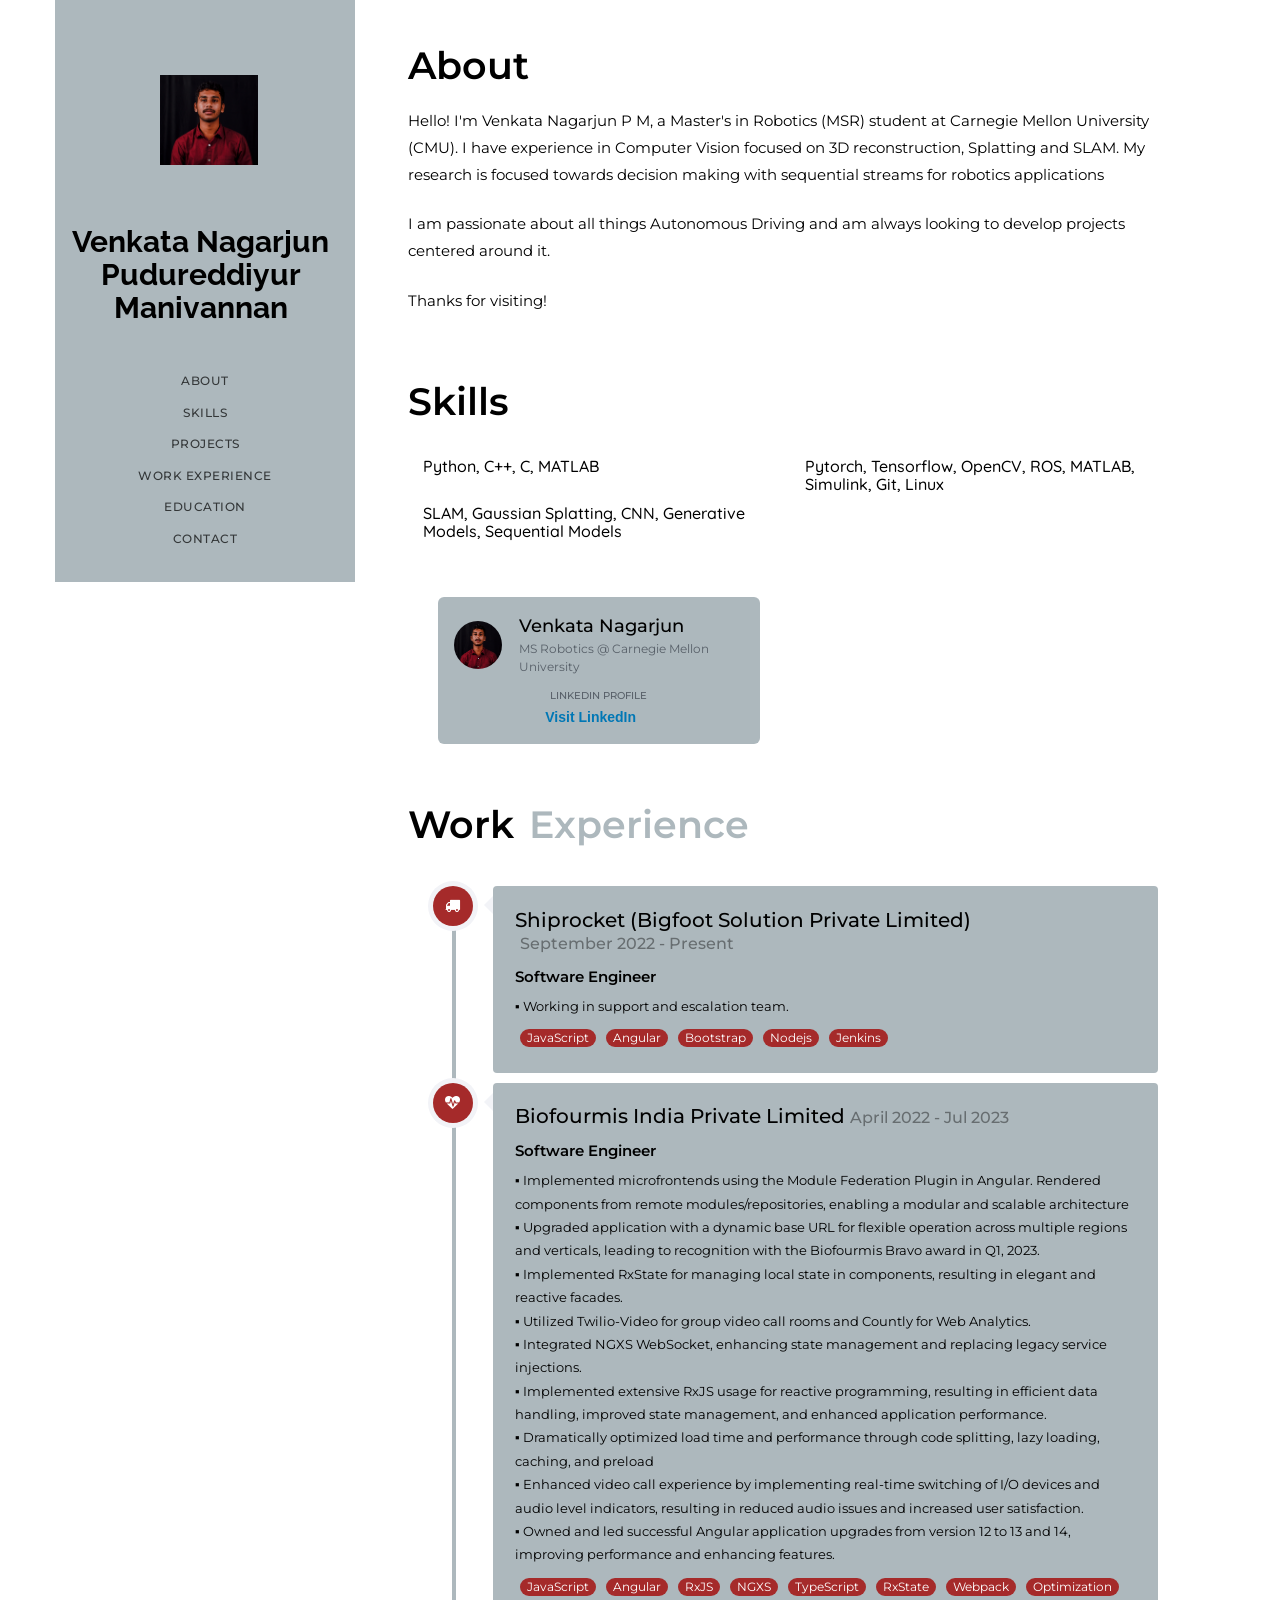
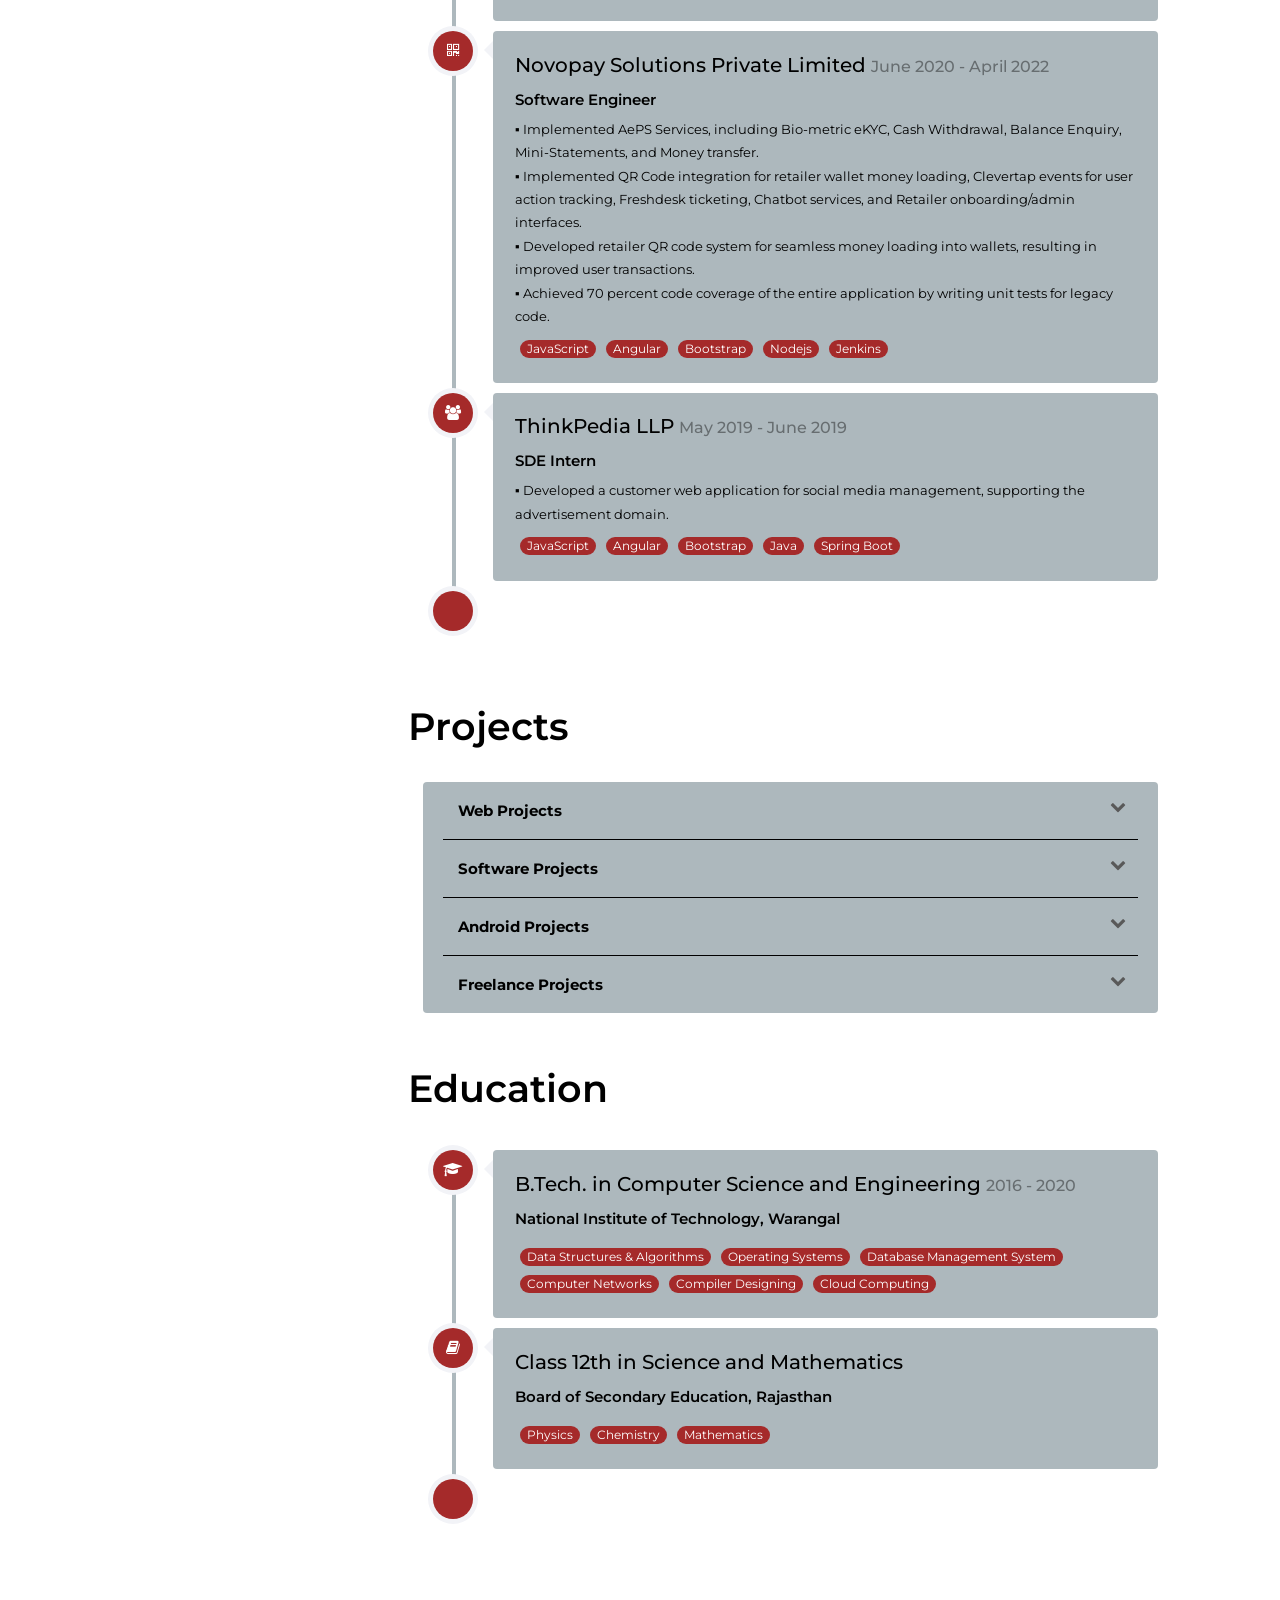
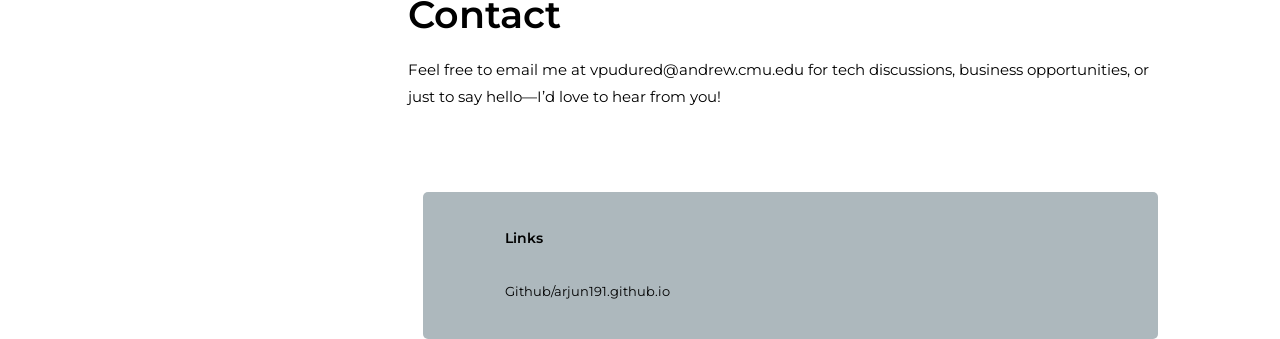
==== commit 93a8d658: "profile pic updated3" ====
--- a/index.html
+++ b/index.html
@@ -30,7 +30,7 @@
          <aside id="colorlib-aside" role="complementary" class="border js-fullheight no-print">
             <div class="text-center">
                <div class="author-img">
-                  <img alt="profile-img" src="images/logo.jpg">
+                  <img alt="profile-img" src="images/profile_pic_edited.jpg">
                </div>
                <h1 id="colorlib-logo"><a href="./index.html">Venkata Nagarjun Pudureddiyur Manivannan</a>
                </h1>
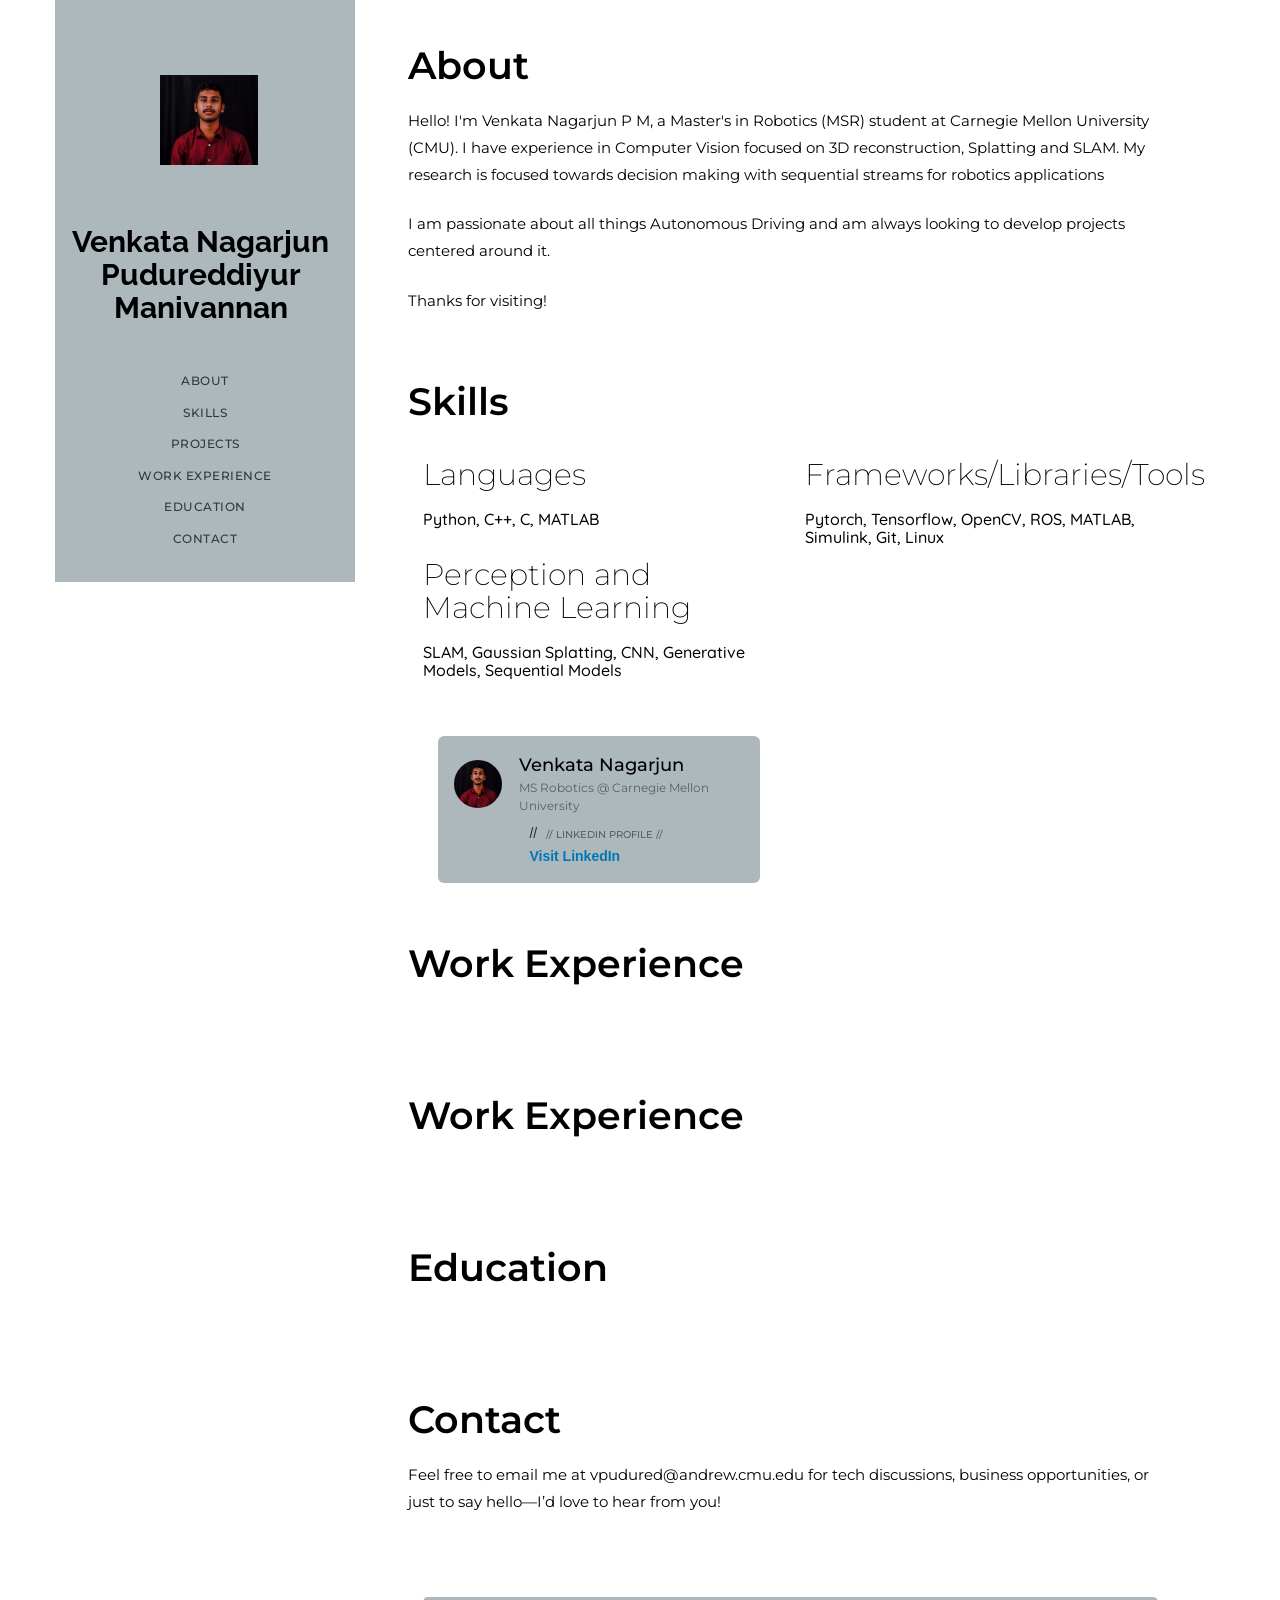
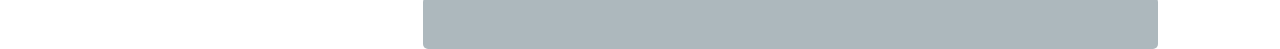
==== commit 30877499: "updated work2 and projects" ====
--- a/index.html
+++ b/index.html
@@ -101,7 +101,7 @@
                   <div class="row row-bottom-padded-sm animate-box fadeInLeft animated"
                      data-animate-effect="fadeInLeft">
                      <div class="about-desc">
-                        <h1>Work <span style="color: #adb8bd">Experience</span>
+                        <h1>Work Experience
                         </h1>
                      </div>
                   </div>
@@ -111,7 +111,20 @@
             </section>
             <!--------------------[END] Work Experience--------------------->
             <!--------------------[START] Projects-------------------------->
-            <section class="colorlib-projects no-print" data-section="projects">
+            <section class="colorlib-experience" data-section="experience"></section>
+               <div class="colorlib-narrow-content">
+                  <div class="row row-bottom-padded-sm animate-box fadeInLeft animated"
+                     data-animate-effect="fadeInLeft">
+                     <div class="about-desc">
+                        <h1>Work Experience
+                        </h1>
+                     </div>
+                  </div>
+                  <div class="timeline-centered" id="experience">
+                  </div>
+               </div>
+            </section>
+            <!-- <section class="colorlib-projects no-print" data-section="projects">
                <div class="colorlib-narrow-content">
                   <div class="row row-bottom-padded-sm animate-box" data-animate-effect="fadeInLeft">
                      <div class="about-desc">
@@ -124,7 +137,7 @@
                            <p style="margin-bottom: 0px">Web Projects</p>
                            <i class="fa fa-chevron-down"></i>
                         </div>
-                        <ul id="web-projects" class="submenu">
+                        <ul id="Improving Gaussian Splatting with Opacity Estimation with Inverse Rendering " class="submenu">
                         </ul>
                      </li>
                      <li>
@@ -156,7 +169,20 @@
                      </li>
                   </ul>
                </div>
-            </section>
+            </section> -->
+            <!-- <section class="colorlib-experience" data-section="projects"></section>
+               <div class="colorlib-narrow-content">
+                  <div class="row row-bottom-padded-sm animate-box fadeInLeft animated"
+                     data-animate-effect="fadeInLeft">
+                     <div class="about-desc">
+                        <h1>Projects <span style="color: #adb8bd"></span>
+                        </h1>
+                     </div>
+                  </div>
+                  <div class="timeline-centered" id="experience">
+                  </div>
+               </div>
+            </section> -->
             <!--------------------[END] Projects---------------------------->
             <!--------------------[START] Blogs----------------------------->
             <!-- <section class="colorlib-blogs no-print" data-section="blogs">
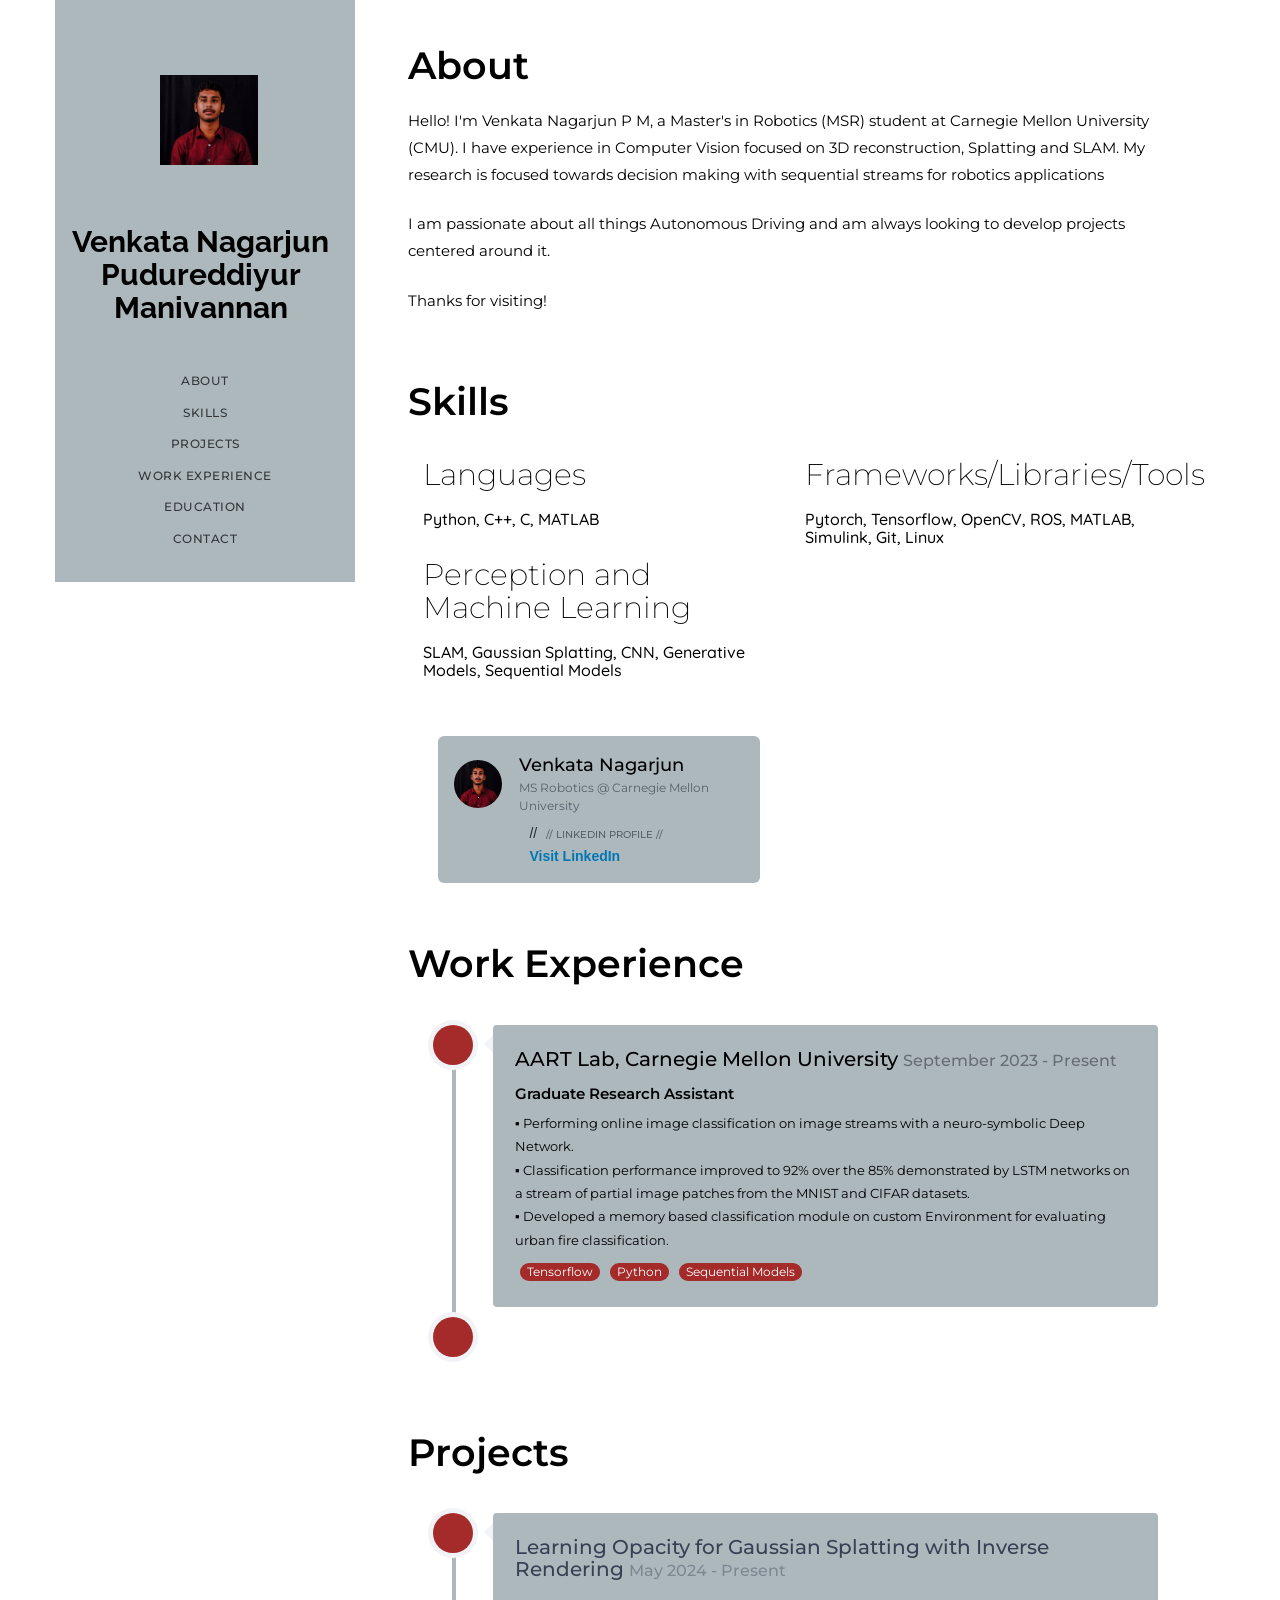
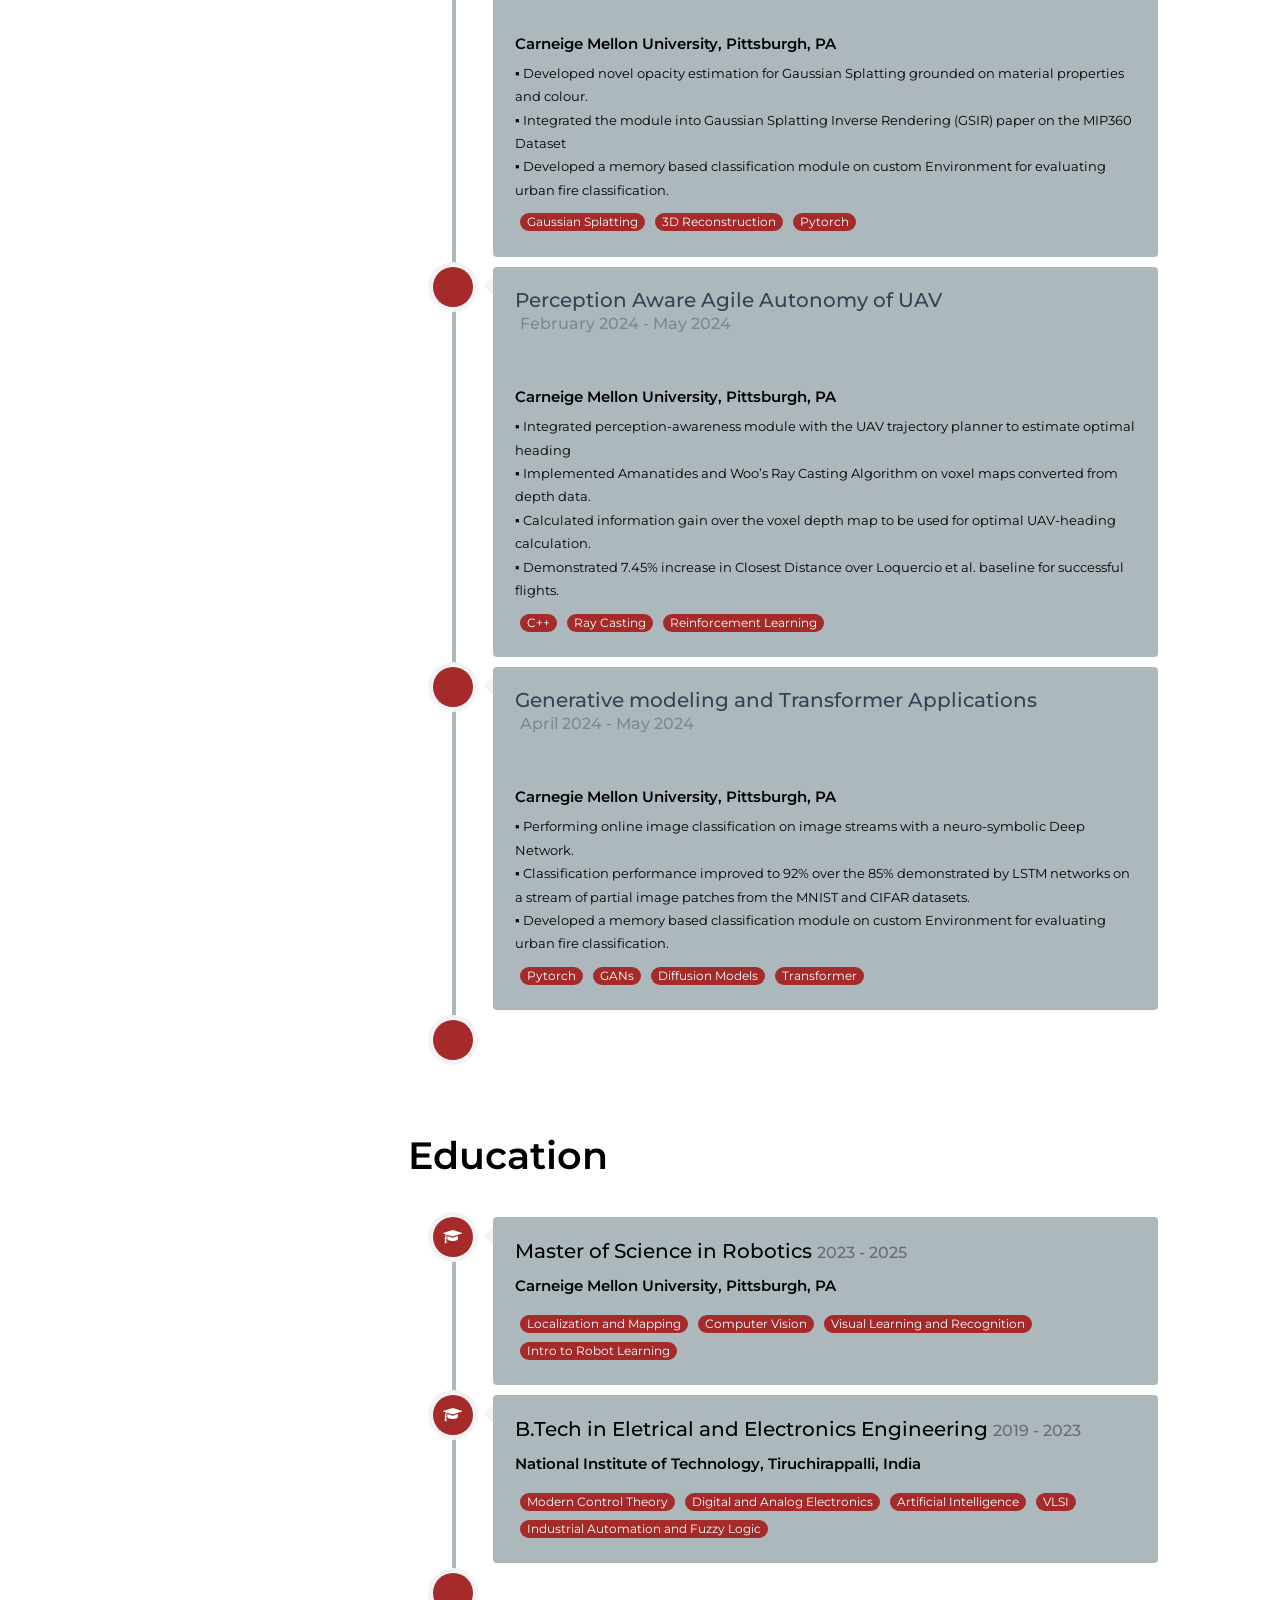
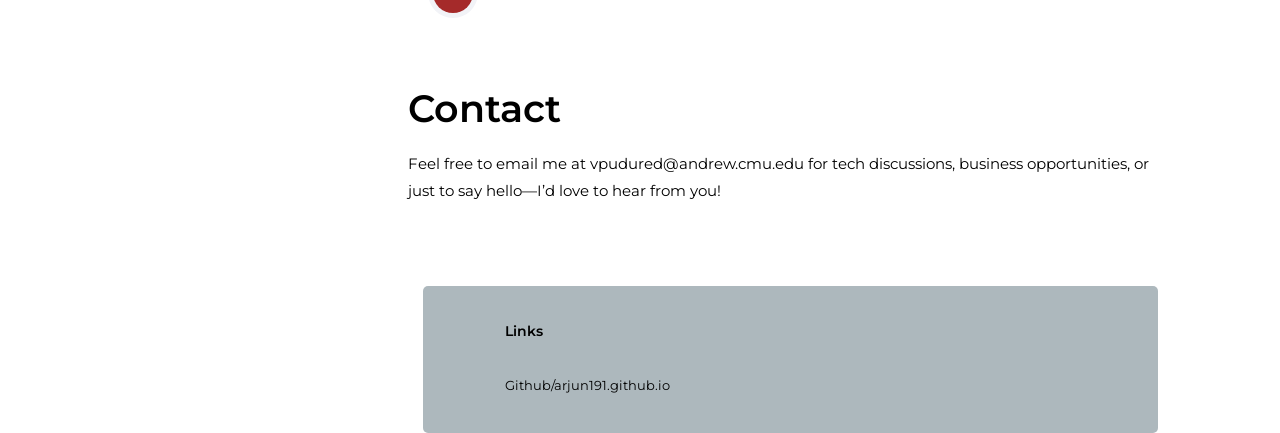
==== commit 49a74472: "updated work2 and projects2" ====
--- a/index.html
+++ b/index.html
@@ -111,16 +111,16 @@
             </section>
             <!--------------------[END] Work Experience--------------------->
             <!--------------------[START] Projects-------------------------->
-            <section class="colorlib-experience" data-section="experience"></section>
-               <div class="colorlib-narrow-content">
-                  <div class="row row-bottom-padded-sm animate-box fadeInLeft animated"
-                     data-animate-effect="fadeInLeft">
-                     <div class="about-desc">
-                        <h1>Work Experience
-                        </h1>
-                     </div>
-                  </div>
-                  <div class="timeline-centered" id="experience">
+            <section class="colorlib-experience" data-section="projects"></section>
+               <div class="colorlib-narrow-content">
+                  <div class="row row-bottom-padded-sm animate-box fadeInLeft animated"
+                     data-animate-effect="fadeInLeft">
+                     <div class="about-desc">
+                        <h1>Projects
+                        </h1>
+                     </div>
+                  </div>
+                  <div class="timeline-centered" id="projects">
                   </div>
                </div>
             </section>
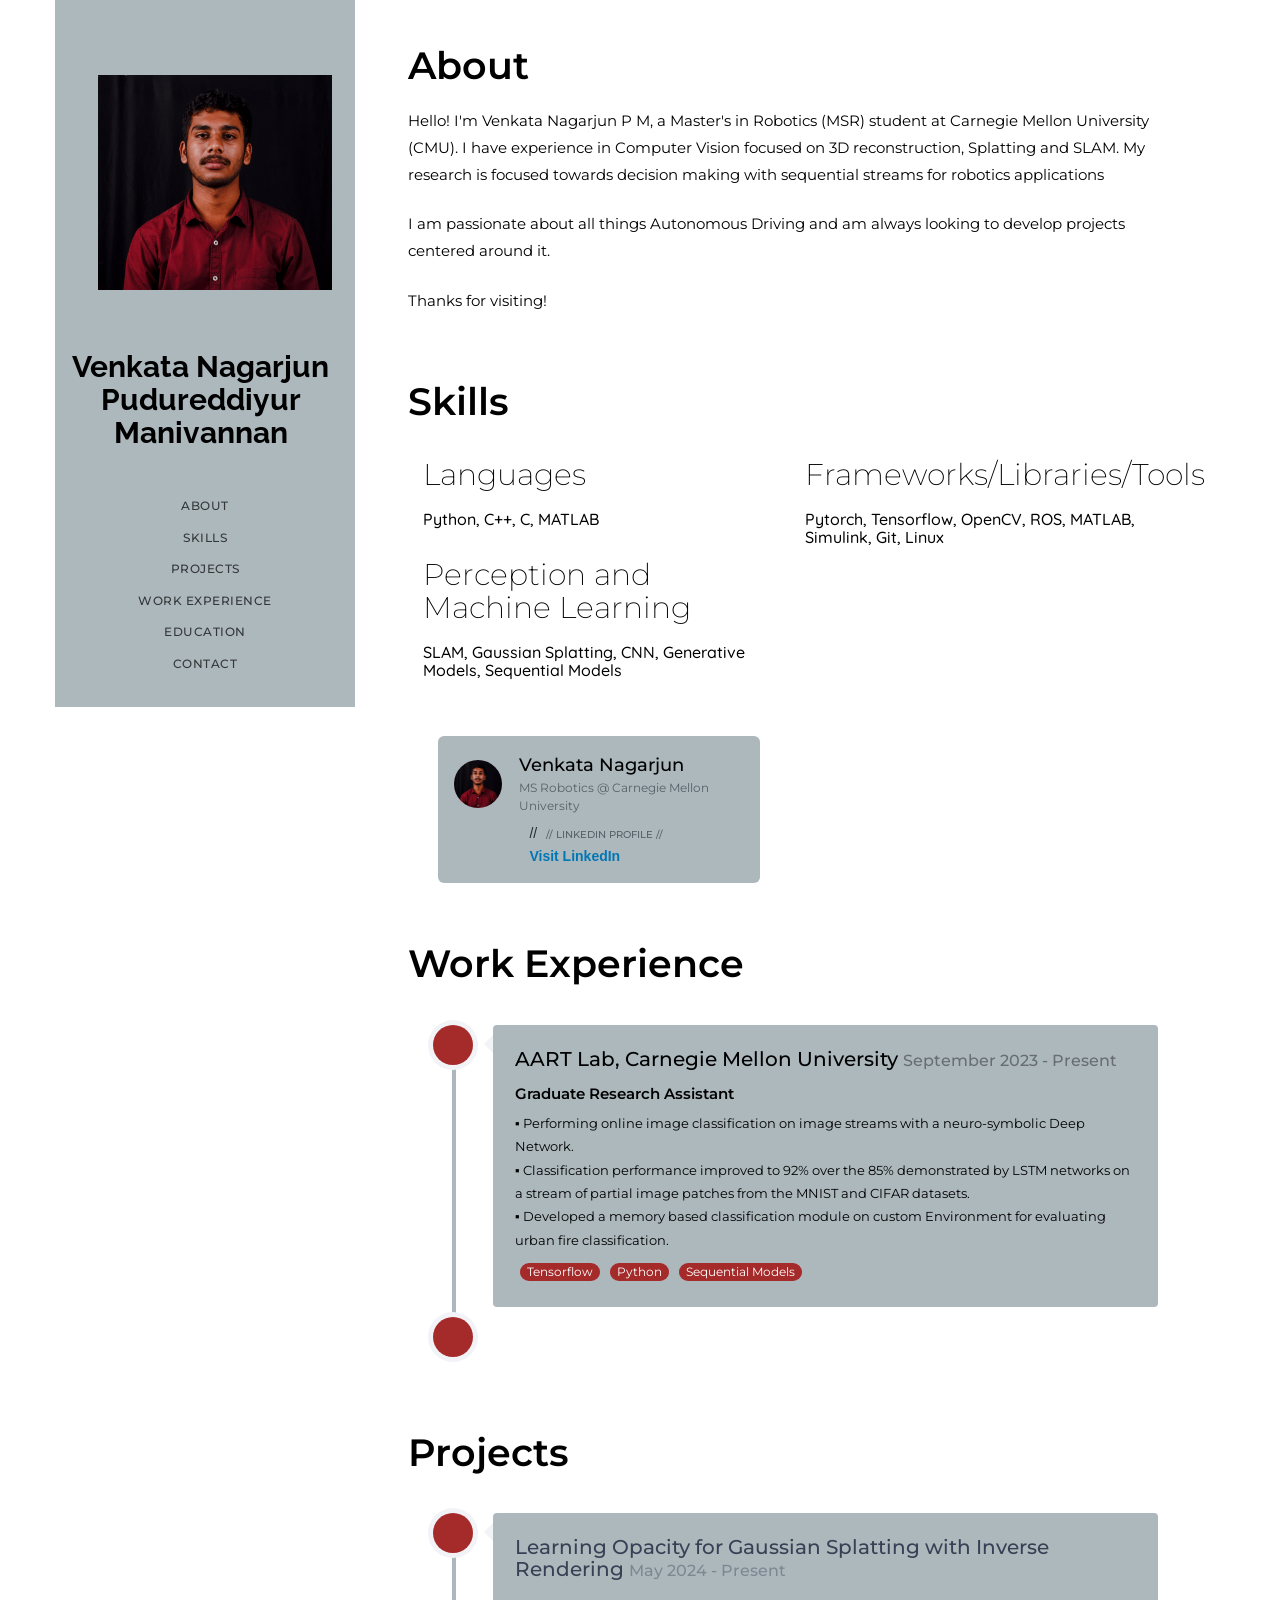
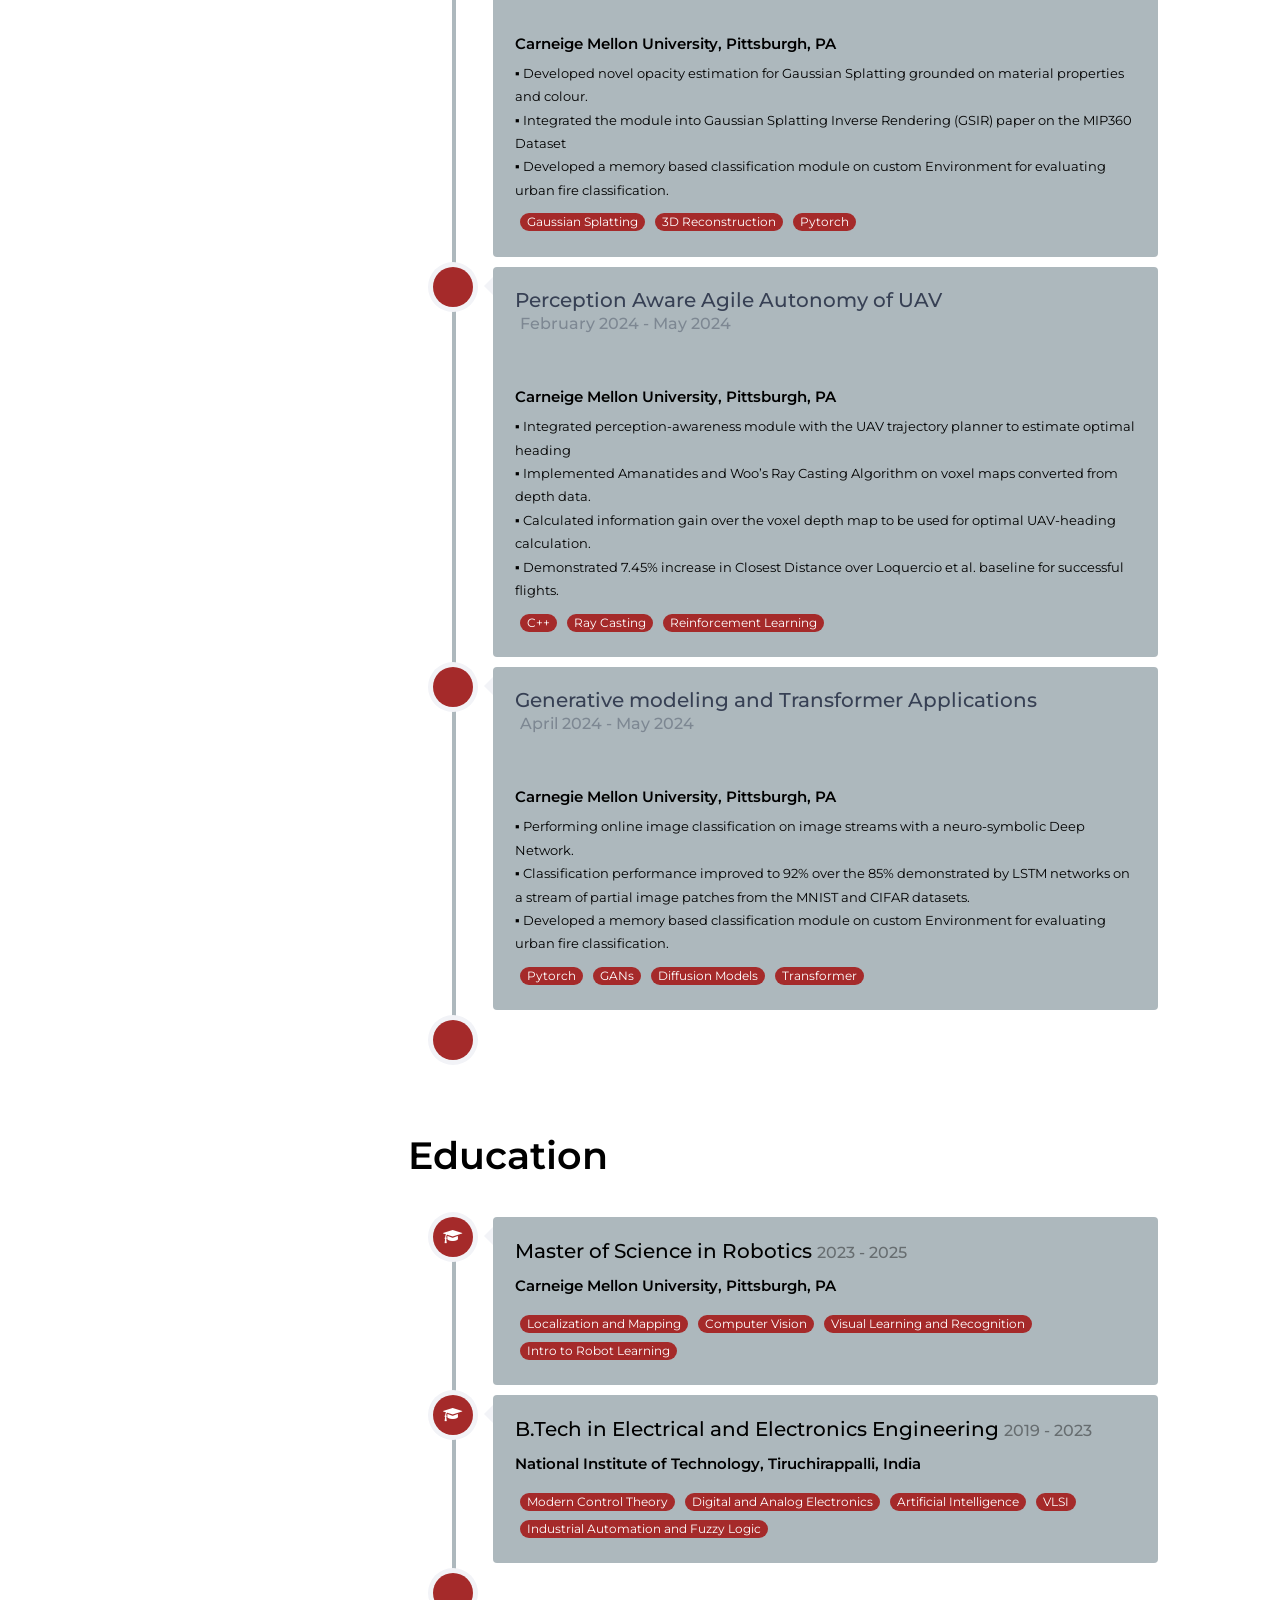
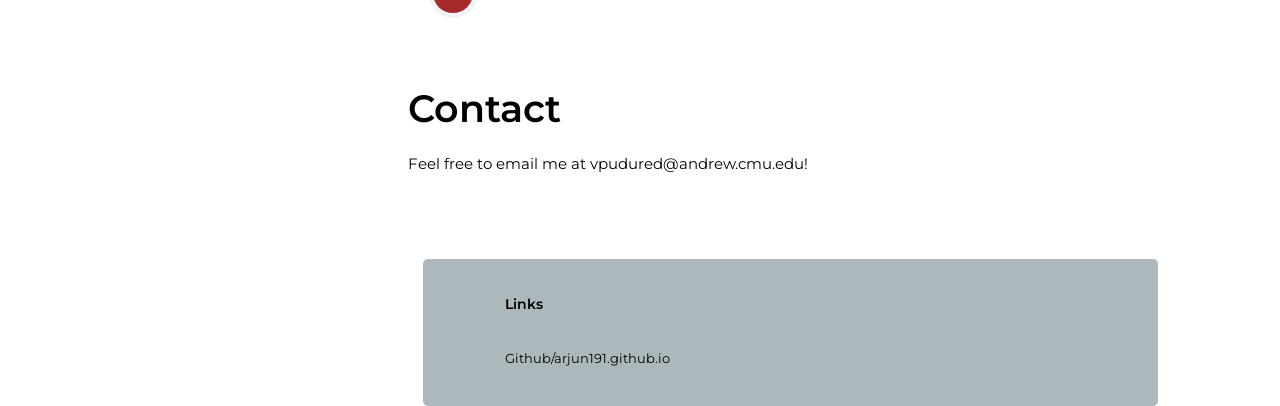
==== commit 976b3f3b: "updated work2 and projects5" ====
--- a/index.html
+++ b/index.html
@@ -226,7 +226,7 @@
                      <div class="about-desc">
                         <h1>Contact</h1>
                      </div>
-                     <p>Feel free to email me at vpudured@andrew.cmu.edu for tech discussions, business opportunities, or just to say hello—I’d love to hear from you!
+                     <p>Feel free to email me at vpudured@andrew.cmu.edu!
                      </p>
                   </div>
                </div>
--- a/css/style.css
+++ b/css/style.css
@@ -168,8 +168,8 @@
 	height: auto;
 }
 #colorlib-aside .author-img {
-	width: 150px;
-	height: 150px;
+	width: 275px;
+	height: 275px;
 	margin: 0 auto;
 	margin-bottom: 30px;
 	-webkit-border-radius: 50%;
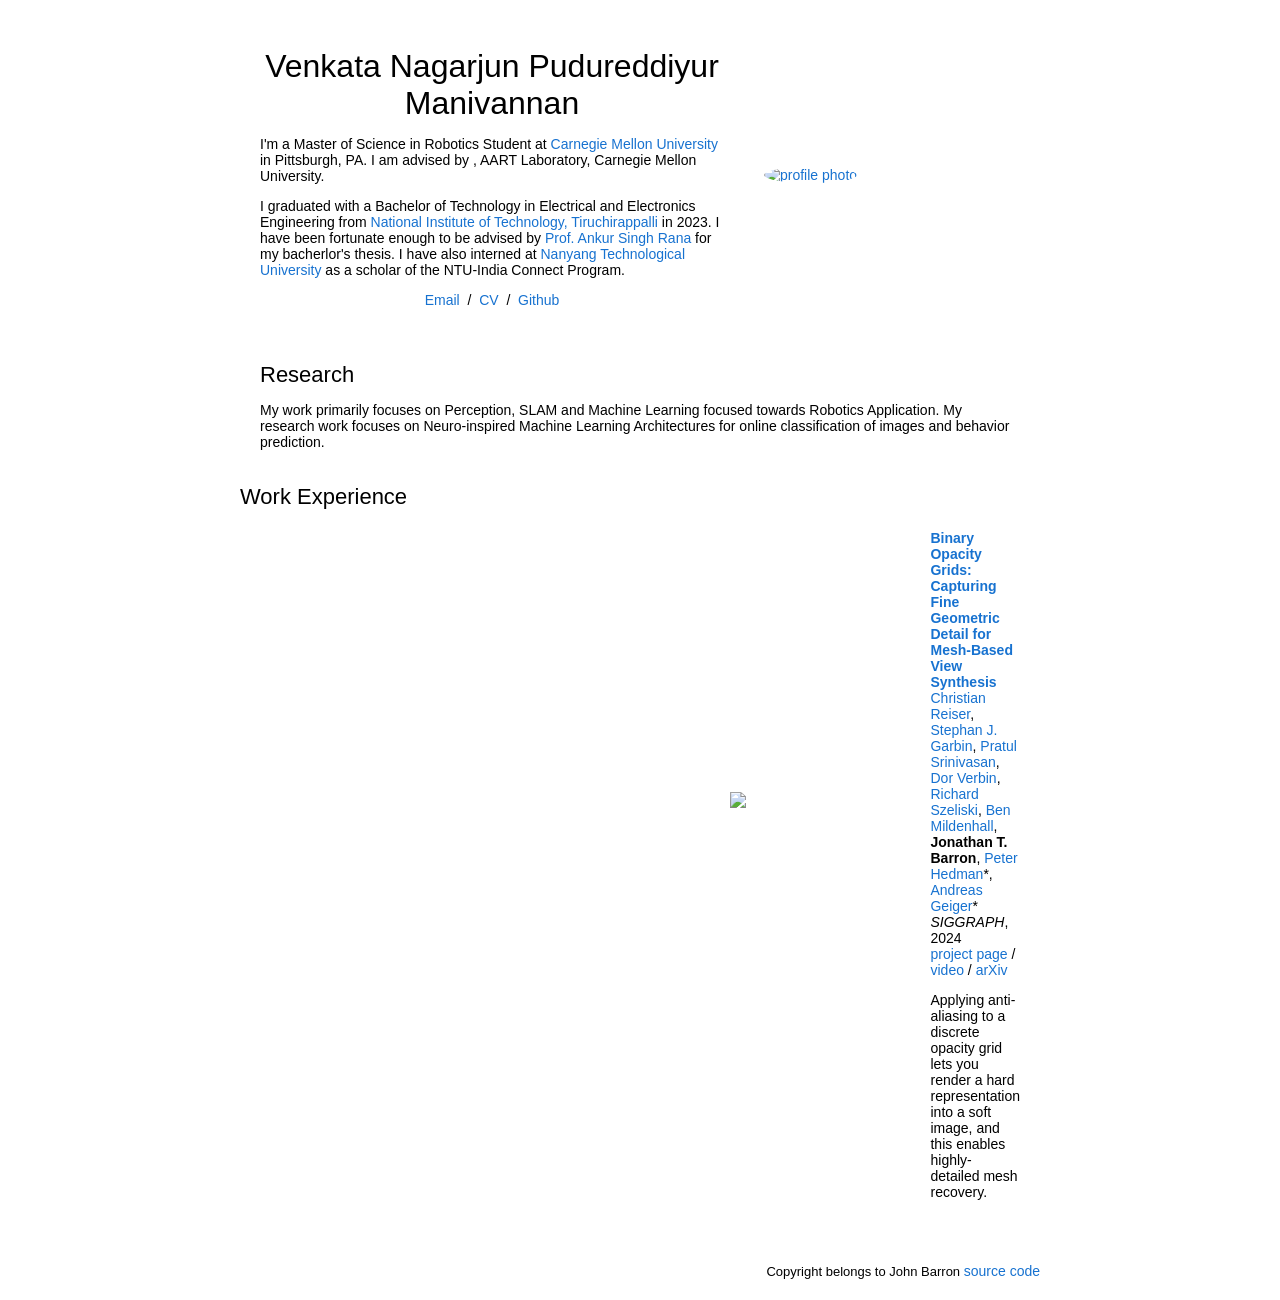
==== commit fbc95053: "chnaged folder" ====
--- a/index.html
+++ b/index.html
@@ -1,263 +1,121 @@
 <!DOCTYPE HTML>
 <html lang="en">
-<head>
-   <meta charset="utf-8">
-   <meta http-equiv="X-UA-Compatible" content="IE=edge">
-   <title></title>
-   <meta name="viewport" content="width=device-width, initial-scale=1">
-   <meta name="description" content="Portfolio webpage of Venkata Nagarjun Pudureddiyur Manivannan" />
-   <meta name="keywords"
-      content="portfolio,website,personal website,github,projects,computer science and engineering" />
-   <meta name="author" content="Venkata Nagarjun Pudureddiyur Manivannan" />
-   <link rel="stylesheet" href="https://cdnjs.cloudflare.com/ajax/libs/font-awesome/4.7.0/css/font-awesome.min.css">
-   <!-- <link rel="icon" type="image/png" href="/images/logo.jpg"> -->
-   <link href="https://fonts.googleapis.com/css?family=Quicksand:300,400,500,700" rel="stylesheet">
-   <link href="https://fonts.googleapis.com/css?family=Playfair+Display:400,400i,700" rel="stylesheet">
-   <link href="https://fonts.googleapis.com/css?family=Montserrat|Open+Sans|Raleway&display=swap" rel="stylesheet">
-   <link rel="stylesheet" href="css/animate.css">
-   <link rel="stylesheet" href="css/bootstrap.css">
-   <link rel="stylesheet" href="css/style.css">
-   <script src="js/modernizr-2.6.2.min.js"></script>
-   <script type="module" src="index.js"></script>
-   <script src="js/profile-card.js"></script>
-</head>
+  <head>
+    <meta http-equiv="Content-Type" content="text/html; charset=UTF-8">
 
-<body>
-   <div id="colorlib-page">
-      <div class="container-wrap">
-         <a href="#" class="js-colorlib-nav-toggle colorlib-nav-toggle" data-toggle="collapse" data-target="#navbar"
-            aria-expanded="false" aria-controls="navbar"><i></i></a>
-         <aside id="colorlib-aside" role="complementary" class="border js-fullheight no-print">
-            <div class="text-center">
-               <div class="author-img">
-                  <img alt="profile-img" src="images/profile_pic_edited.jpg">
-               </div>
-               <h1 id="colorlib-logo"><a href="./index.html">Venkata Nagarjun Pudureddiyur Manivannan</a>
-               </h1>
-            </div>
-            <nav id="colorlib-main-menu" role="navigation" class="navbar" style="padding-top: 2em">
-               <div id="navbar" class="collapse">
-                  <ul>
-                     <li><a href="#" data-nav-section="about">About</a></li>
-                     <li><a href="#" data-nav-section="skills">Skills</a>
-                     </li>
-                     <li><a href="#" data-nav-section="projects">Projects</a>
-                     </li>
-                     <!-- <li><a href="#" data-nav-section="blogs">Blogs</a>
-                     </li> -->
-                     <li><a href="#" data-nav-section="experience">Work
-                           Experience</a></li>
-                     <li><a href="#" data-nav-section="education">Education</a></li>
-                     <li><a href="#" data-nav-section="contact">Contact</a>
-                     </li>
-                  </ul>
-               </div>
-            </nav>
-         </aside>
-         <div id="colorlib-main">
-            <section class="colorlib-about" data-section="about">
-               <div class="colorlib-narrow-content">
-                  <div class="row animate-box" data-animate-effect="fadeInLeft">
-                     <div class="about-desc">
-                        <h1>About</h1>
-                        <div id="bio">
-                        </div>
-                     </div>
-                  </div>
-               </div>
-            </section>
-            <!--------------------[END] About me---------------------------->
-            <!--------------------[START] Skills---------------------------->
-            <section class="colorlib-skills" data-section="skills">
-               <div class="colorlib-narrow-content">
-                  <div class="row row-bottom-padded-sm animate-box" data-animate-effect="fadeInLeft">
-                     <div class="about-desc">
-                        <h1>Skills</h1>
-                     </div>
-                  </div>
-                  <div id="skills" class="row">
-                  </div>
-               </div>
-            </section>
-            <!--------------------[END] Skills------------------------------>
-            <section class="colorlib-profile" data-section="profile-card">
-               <div class="colorlib-narrow-content">
-                  <div class="row row-bottom-padded-sm animate-box" data-animate-effect="fadeInLeft">
-                     <div class="profile-cards">
-                        <div class="col">
-                           <div class="linkedin-card" data-linkedin-id="venkata-nagarjun-pudureddiyur-manivannan-57190b19a"></div>
-                        </div>                       
-                        <div class="col">
-                           <div class="github-card" username="arjun191"></div>
-                        </div>
-                     </div>
-                  </div>
-               </div>
-            </section>
+    <title>Venkata Nagarjun Pudureddiyur Manivannan</title>
 
-            <!--------------------[START] Work Experience------------------->
-            <section class="colorlib-experience" data-section="experience">
-               <div class="colorlib-narrow-content">
-                  <div class="row row-bottom-padded-sm animate-box fadeInLeft animated"
-                     data-animate-effect="fadeInLeft">
-                     <div class="about-desc">
-                        <h1>Work Experience
-                        </h1>
-                     </div>
-                  </div>
-                  <div class="timeline-centered" id="experience">
-                  </div>
-               </div>
-            </section>
-            <!--------------------[END] Work Experience--------------------->
-            <!--------------------[START] Projects-------------------------->
-            <section class="colorlib-experience" data-section="projects"></section>
-               <div class="colorlib-narrow-content">
-                  <div class="row row-bottom-padded-sm animate-box fadeInLeft animated"
-                     data-animate-effect="fadeInLeft">
-                     <div class="about-desc">
-                        <h1>Projects
-                        </h1>
-                     </div>
-                  </div>
-                  <div class="timeline-centered" id="projects">
-                  </div>
-               </div>
-            </section>
-            <!-- <section class="colorlib-projects no-print" data-section="projects">
-               <div class="colorlib-narrow-content">
-                  <div class="row row-bottom-padded-sm animate-box" data-animate-effect="fadeInLeft">
-                     <div class="about-desc">
-                        <h1>Projects</h1>
-                     </div>
-                  </div>
-                  <ul id="accordion" class="accordion animate-box" data-animate-effect="fadeInLeft">
-                     <li>
-                        <div class="link">
-                           <p style="margin-bottom: 0px">Web Projects</p>
-                           <i class="fa fa-chevron-down"></i>
-                        </div>
-                        <ul id="Improving Gaussian Splatting with Opacity Estimation with Inverse Rendering " class="submenu">
-                        </ul>
-                     </li>
-                     <li>
-                        <div class="link">
-                           <p style="margin-bottom: 0px">Software Projects
-                           </p>
-                           <i class="fa fa-chevron-down"></i>
-                        </div>
-                        <ul id="software-projects" class="submenu">
-                        </ul>
-                     </li>
-                     <li>
-                        <div class="link">
-                           <p style="margin-bottom: 0px">Android Projects
-                           </p>
-                           <i class="fa fa-chevron-down"></i>
-                        </div>
-                        <ul id="android-projects" class="submenu">
-                        </ul>
-                     </li>
-                     <li>
-                        <div class="link">
-                           <p style="margin-bottom: 0px">Freelance Projects
-                           </p>
-                           <i class="fa fa-chevron-down"></i>
-                        </div>
-                        <ul id="freelance-projects" class="submenu">
-                        </ul>
-                     </li>
-                  </ul>
-               </div>
-            </section> -->
-            <!-- <section class="colorlib-experience" data-section="projects"></section>
-               <div class="colorlib-narrow-content">
-                  <div class="row row-bottom-padded-sm animate-box fadeInLeft animated"
-                     data-animate-effect="fadeInLeft">
-                     <div class="about-desc">
-                        <h1>Projects <span style="color: #adb8bd"></span>
-                        </h1>
-                     </div>
-                  </div>
-                  <div class="timeline-centered" id="experience">
-                  </div>
-               </div>
-            </section> -->
-            <!--------------------[END] Projects---------------------------->
-            <!--------------------[START] Blogs----------------------------->
-            <!-- <section class="colorlib-blogs no-print" data-section="blogs">
-               <div class="colorlib-narrow-content">
-                  <div class="row row-bottom-padded-sm animate-box" data-animate-effect="fadeInLeft">
-                     <div class="about-desc">
-                        <h1>Latest <span style="color: #adb8bd">Blogs</span>
-                        </h1>
-                     </div>
-                  </div>
-                  <ul id="accordion" class="accordion animate-box" data-animate-effect="fadeInLeft">
-                     <li class="open">
-                        <ul id="blogs" class="submenu" style="display: block;">
-                        </ul>
-                     </li>
-                     <a class="readmore" href="https://vinaysomawat.medium.com/" target="_blank">
-                        <p>Read more &RightArrow;</p>
-                     </a>
-                  </ul>
-               </div>
-            </section> -->
-            <!--------------------[END] Blogs------------------------------->
-            <!--------------------[START] Education------------------------->
-            <section class="colorlib-education" data-section="education">
-               <div class="colorlib-narrow-content">
-                  <div class="row row-bottom-padded-sm animate-box fadeInLeft animated"
-                     data-animate-effect="fadeInLeft">
-                     <div class="about-desc">
-                        <h1>Education</h1>
-                     </div>
-                  </div>
-                  <div class="timeline-centered" id="education">
-                  </div>
-               </div>
-            </section>
-            <!--------------------[END] Education--------------------------->
-            <!--------------------[START] Contact--------------------------->
-            <section class="colorlib-contact" data-section="contact">
-               <div class="colorlib-narrow-content">
-                  <div class="row row-bottom-padded-sm animate-box" data-animate-effect="fadeInLeft">
-                     <div class="about-desc">
-                        <h1>Contact</h1>
-                     </div>
-                     <p>Feel free to email me at vpudured@andrew.cmu.edu!
-                     </p>
-                  </div>
-               </div>
-            </section>
-            <!--------------------[END] Contact----------------------------->
-            <!--------------------[START] Footer---------------------------->
-            <section class="colorlib-footer no-print" data-section="footer">
-               <div class="colorlib-narrow-content">
-                  <footer class="footer" id="footer">
-                  </footer>
-               </div>
-            </section>
-            <!--------------------[END] Footer------------------------------>
-         </div>
-         <!-----[END] Main Page--------->
-      </div>
-   </div>
-   <!-- jQuery -->
-   <script src="js/jquery.min.js"></script>
-   <!-- jQuery Easing -->
-   <script src="js/jquery.easing.1.3.js"></script>
-   <!-- Bootstrap -->
-   <script src="js/bootstrap.min.js"></script>
-   <!-- Waypoints -->
-   <script src="js/jquery.waypoints.min.js"></script>
-   <!-- Flexslider -->
-   <script src="js/jquery.flexslider-min.js"></script>
-   <!-- Counters -->
-   <script src="js/jquery.countTo.js"></script>
-   <!-- MAIN JS -->
-   <script src="js/main.js"></script>
-</body>
+    <meta name="author" content="Jon Barron">
+    <meta name="viewport" content="width=device-width, initial-scale=1">
+    <link rel="shortcut icon" href="images/favicon/favicon.ico" type="image/x-icon">
+    <link rel="stylesheet" type="text/css" href="stylesheet.css">
+    
+  </head>
 
-</html>+  <body>
+    <table style="width:100%;max-width:800px;border:0px;border-spacing:0px;border-collapse:separate;margin-right:auto;margin-left:auto;"><tbody>
+      <tr style="padding:0px">
+        <td style="padding:0px">
+          <table style="width:100%;border:0px;border-spacing:0px;border-collapse:separate;margin-right:auto;margin-left:auto;"><tbody>
+            <tr style="padding:0px">
+              <td style="padding:2.5%;width:63%;vertical-align:middle">
+                <p class="name" style="text-align: center;">
+                  Venkata Nagarjun Pudureddiyur Manivannan
+                </p>
+                <p>I'm a Master of Science in Robotics Student at <a href="https://www.ri.cmu.edu/ri-people/venkata-nagarjun-pudureddiyur-manivannan/">Carnegie Mellon University</a> in Pittsburgh, PA. I am advised by <a href = "https://www.ri.cmu.edu/ri-faculty/katia-sycara/"Prof. Katia Sycara></a>, AART Laboratory, Carnegie Mellon University.
+                </p>
+                <p>
+                  I graduated with a Bachelor of Technology in Electrical and Electronics Engineering from <a href="https://nitt.edu/"> National Institute of Technology, Tiruchirappalli</a> in 2023. I have been fortunate enough to be advised by <a href = "">Prof. Ankur Singh Rana</a> for my bacherlor's thesis. I have also interned at <a href="">Nanyang Technological University</a> as a scholar of the NTU-India Connect Program.
+                <p style="text-align:center">
+                  <a href="mailto:vpudured@andrew.cmu.edu">Email</a> &nbsp;/&nbsp;
+                  <a href="data/Resume_Updated.pdf">CV</a> &nbsp;/&nbsp;
+                  <!-- <a href="data/JonBarron-bio.txt">Bio</a> &nbsp;/&nbsp; -->
+                  <!-- <a href="https://scholar.google.com/citations?hl=en&user=jktWnL8AAAAJ">Scholar</a> &nbsp;/&nbsp; -->
+                  <!-- <a href="https://twitter.com/jon_barron">Twitter</a> &nbsp;/&nbsp; -->
+                  <a href="https://github.com/Arjun191/">Github</a>
+                </p>
+              </td>
+              <td style="padding:2.5%;width:40%;max-width:40%">
+                <a href="images/JonBarron.jpg"><img style="width:100%;max-width:100%;object-fit: cover; border-radius: 50%;" alt="profile photo" src="images/JonBarron.jpg" class="hoverZoomLink"></a>
+              </td>
+            </tr>
+          </tbody></table>
+          <table style="width:100%;border:0px;border-spacing:0px;border-collapse:separate;margin-right:auto;margin-left:auto;"><tbody>
+              <tr>
+              <td style="padding:20px;width:100%;vertical-align:middle">
+                <h2>Research</h2>
+                <p>
+                  My work primarily focuses on Perception, SLAM and Machine Learning focused towards Robotics Application. My research work focuses on Neuro-inspired Machine Learning Architectures for online classification of images and behavior prediction. 
+                </p>
+              </td>
+            </tr>
+          </tbody></table>
+          <table style="width:100%;border:0px;border-spacing:0px;border-collapse:separate;margin-right:auto;margin-left:auto;"><tbody>
+            <tr onmouseout="bog_stop()" onmouseover="bog_start()">
+              <td style="padding:20px;width:100%;vertical-align:middle"></td>
+                <h2>Work Experience</h2>
+              </td>
+              <td style="padding:20px;width:25%;vertical-align:middle">
+                <div class="one">
+                  <div class="two" id='bog_image'><video  width=100% muted autoplay loop>
+                  <source src="images/bog.jpg" type="video/mp4">
+                  Your browser does not support the video tag.
+                  </video></div>
+                  <img src='images/bog.jpg' width=100%>
+                </div>
+                <script type="text/javascript">
+                  function bog_start() {
+                    document.getElementById('bog_image').style.opacity = "1";
+                  }
+        
+                  function bog_stop() {
+                    document.getElementById('bog_image').style.opacity = "0";
+                  }
+                  bog_stop()
+                </script>
+              </td>
+              <td style="padding:20px;width:75%;vertical-align:middle">
+                <a href="https://creiser.github.io/binary_opacity_grid/">
+                  <span class="papertitle">Binary Opacity Grids: Capturing Fine Geometric Detail for Mesh-Based View Synthesis
+        </span>
+                </a>
+                <br>
+                <a href="https://creiser.github.io/">Christian Reiser</a>,
+                <a href="http://stephangarbin.com/">Stephan J. Garbin</a>,
+                <a href="https://pratulsrinivasan.github.io/">Pratul Srinivasan</a>,
+                <a href="https://dorverbin.github.io/">Dor Verbin</a>,
+                <a href="https://szeliski.org/RichardSzeliski.htm">Richard Szeliski</a>,
+                <a href="https://bmild.github.io/">Ben Mildenhall</a>,
+                <strong>Jonathan T. Barron</strong>,
+                <a href="https://phogzone.com/">Peter Hedman</a>*,
+                <a href="https://www.cvlibs.net/">Andreas Geiger</a>*		
+                <br>
+                <em>SIGGRAPH</em>, 2024
+                <br>
+                <a href="https://creiser.github.io/binary_opacity_grid/">project page</a>
+                /
+                <a href="https://www.youtube.com/watch?v=2TPUmGRg8bM">video</a>
+                /
+                <a href="https://arxiv.org/abs/2402.12377">arXiv</a>
+                <p></p>
+                <p>
+                Applying anti-aliasing to a discrete opacity grid lets you render a hard representation into a soft image, and this enables highly-detailed mesh recovery.
+                </p>
+              </td>
+            </tr>     
+          </tbody></table>
+          <table style="width:100%;border:0px;border-spacing:0px;border-collapse:separate;margin-right:auto;margin-left:auto;"><tbody>
+            <tr>
+              <td style="padding:0px">
+                <br>
+                <p style="text-align:right;font-size:small;">
+                  Copyright belongs to John Barron <a href="https://github.com/jonbarron/jonbarron_website">source code</a>
+                </p>
+              </td>
+            </tr>
+          </tbody></table>
+        </td>
+      </tr>
+    </table>
+  </body>
+</html>
--- a/stylesheet.css
+++ b/stylesheet.css
@@ -0,0 +1,135 @@
+/* latin-ext */
+@font-face {
+  font-family: 'Lato';
+  font-style: italic;
+  font-weight: 400;
+  src: local('Lato Italic'), local('Lato-Italic'), url(https://fonts.gstatic.com/s/lato/v15/S6u8w4BMUTPHjxsAUi-qNiXg7eU0.woff2) format('woff2');
+  unicode-range: U+0100-024F, U+0259, U+1E00-1EFF, U+2020, U+20A0-20AB, U+20AD-20CF, U+2113, U+2C60-2C7F, U+A720-A7FF;
+}
+/* latin */
+@font-face {
+  font-family: 'Lato';
+  font-style: italic;
+  font-weight: 400;
+  src: local('Lato Italic'), local('Lato-Italic'), url(https://fonts.gstatic.com/s/lato/v15/S6u8w4BMUTPHjxsAXC-qNiXg7Q.woff2) format('woff2');
+  unicode-range: U+0000-00FF, U+0131, U+0152-0153, U+02BB-02BC, U+02C6, U+02DA, U+02DC, U+2000-206F, U+2074, U+20AC, U+2122, U+2191, U+2193, U+2212, U+2215, U+FEFF, U+FFFD;
+}
+/* latin-ext */
+@font-face {
+  font-family: 'Lato';
+  font-style: italic;
+  font-weight: 700;
+  src: local('Lato Bold Italic'), local('Lato-BoldItalic'), url(https://fonts.gstatic.com/s/lato/v15/S6u_w4BMUTPHjxsI5wq_FQftx9897sxZ.woff2) format('woff2');
+  unicode-range: U+0100-024F, U+0259, U+1E00-1EFF, U+2020, U+20A0-20AB, U+20AD-20CF, U+2113, U+2C60-2C7F, U+A720-A7FF;
+}
+/* latin */
+@font-face {
+  font-family: 'Lato';
+  font-style: italic;
+  font-weight: 700;
+  src: local('Lato Bold Italic'), local('Lato-BoldItalic'), url(https://fonts.gstatic.com/s/lato/v15/S6u_w4BMUTPHjxsI5wq_Gwftx9897g.woff2) format('woff2');
+  unicode-range: U+0000-00FF, U+0131, U+0152-0153, U+02BB-02BC, U+02C6, U+02DA, U+02DC, U+2000-206F, U+2074, U+20AC, U+2122, U+2191, U+2193, U+2212, U+2215, U+FEFF, U+FFFD;
+}
+/* latin-ext */
+@font-face {
+  font-family: 'Lato';
+  font-style: normal;
+  font-weight: 400;
+  src: local('Lato Regular'), local('Lato-Regular'), url(https://fonts.gstatic.com/s/lato/v15/S6uyw4BMUTPHjxAwXiWtFCfQ7A.woff2) format('woff2');
+  unicode-range: U+0100-024F, U+0259, U+1E00-1EFF, U+2020, U+20A0-20AB, U+20AD-20CF, U+2113, U+2C60-2C7F, U+A720-A7FF;
+}
+/* latin */
+@font-face {
+  font-family: 'Lato';
+  font-style: normal;
+  font-weight: 400;
+  src: local('Lato Regular'), local('Lato-Regular'), url(https://fonts.gstatic.com/s/lato/v15/S6uyw4BMUTPHjx4wXiWtFCc.woff2) format('woff2');
+  unicode-range: U+0000-00FF, U+0131, U+0152-0153, U+02BB-02BC, U+02C6, U+02DA, U+02DC, U+2000-206F, U+2074, U+20AC, U+2122, U+2191, U+2193, U+2212, U+2215, U+FEFF, U+FFFD;
+}
+/* latin-ext */
+@font-face {
+  font-family: 'Lato';
+  font-style: normal;
+  font-weight: 700;
+  src: local('Lato Bold'), local('Lato-Bold'), url(https://fonts.gstatic.com/s/lato/v15/S6u9w4BMUTPHh6UVSwaPGQ3q5d0N7w.woff2) format('woff2');
+  unicode-range: U+0100-024F, U+0259, U+1E00-1EFF, U+2020, U+20A0-20AB, U+20AD-20CF, U+2113, U+2C60-2C7F, U+A720-A7FF;
+}
+/* latin */
+@font-face {
+  font-family: 'Lato';
+  font-style: normal;
+  font-weight: 700;
+  src: local('Lato Bold'), local('Lato-Bold'), url(https://fonts.gstatic.com/s/lato/v15/S6u9w4BMUTPHh6UVSwiPGQ3q5d0.woff2) format('woff2');
+  unicode-range: U+0000-00FF, U+0131, U+0152-0153, U+02BB-02BC, U+02C6, U+02DA, U+02DC, U+2000-206F, U+2074, U+20AC, U+2122, U+2191, U+2193, U+2212, U+2215, U+FEFF, U+FFFD;
+}
+
+a {
+  color: #1772d0;
+  text-decoration: none;
+}
+
+a:focus,
+a:hover {
+  color: #f09228;
+  text-decoration: none;
+}
+
+body,
+td,
+th,
+tr,
+p,
+a {
+  font-family: 'Lato', Verdana, Helvetica, sans-serif;
+  font-size: 14px;
+}
+
+strong {
+  font-family: 'Lato', Verdana, Helvetica, sans-serif;
+  font-size: 14px;
+}
+
+h2 {
+  margin: 0;
+  font-weight: normal;
+  font-family: 'Lato', Verdana, Helvetica, sans-serif;
+  font-size: 22px;
+}
+
+.papertitle {
+  font-family: 'Lato', Verdana, Helvetica, sans-serif;
+  font-size: 14px;
+  font-weight: 700;
+}
+
+.name {
+  padding-top: 20px;
+  margin: 0;
+  font-family: 'Lato', Verdana, Helvetica, sans-serif;
+  font-size: 32px;
+}
+
+.one {
+  width: 160px;
+  height: 160px;
+  position: relative;
+}
+
+.two {
+  width: 160px;
+  height: 160px;
+  position: absolute;
+  transition: opacity .2s ease-in-out;
+  -moz-transition: opacity .2s ease-in-out;
+  -webkit-transition: opacity .2s ease-in-out;
+}
+
+.fade {
+  transition: opacity .2s ease-in-out;
+  -moz-transition: opacity .2s ease-in-out;
+  -webkit-transition: opacity .2s ease-in-out;
+}
+
+span.highlight {
+  background-color: #ffffd0;
+}
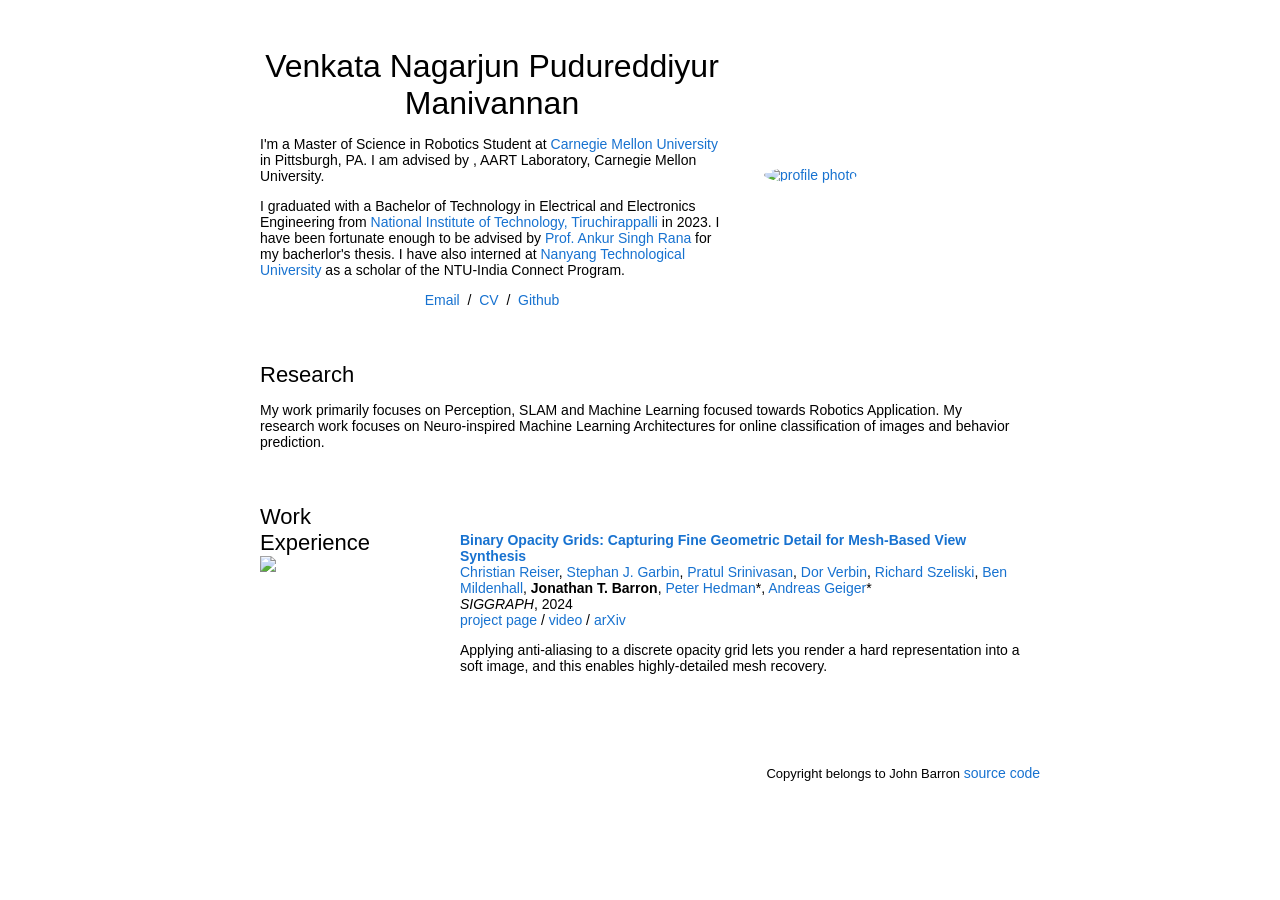
==== commit 14c9ad3e: "profile pic" ====
--- a/index.html
+++ b/index.html
@@ -36,7 +36,7 @@
                 </p>
               </td>
               <td style="padding:2.5%;width:40%;max-width:40%">
-                <a href="images/JonBarron.jpg"><img style="width:100%;max-width:100%;object-fit: cover; border-radius: 50%;" alt="profile photo" src="images/JonBarron.jpg" class="hoverZoomLink"></a>
+                <a href="images/profile_pic.jpg"><img style="width:100%;max-width:100%;object-fit: cover; border-radius: 50%;" alt="profile photo" src="images/profile_pic.jpg" class="hoverZoomLink"></a>
               </td>
             </tr>
           </tbody></table>
@@ -52,10 +52,8 @@
           </tbody></table>
           <table style="width:100%;border:0px;border-spacing:0px;border-collapse:separate;margin-right:auto;margin-left:auto;"><tbody>
             <tr onmouseout="bog_stop()" onmouseover="bog_start()">
-              <td style="padding:20px;width:100%;vertical-align:middle"></td>
+              <td style="padding:20px;width:25%;vertical-align:middle">
                 <h2>Work Experience</h2>
-              </td>
-              <td style="padding:20px;width:25%;vertical-align:middle">
                 <div class="one">
                   <div class="two" id='bog_image'><video  width=100% muted autoplay loop>
                   <source src="images/bog.jpg" type="video/mp4">
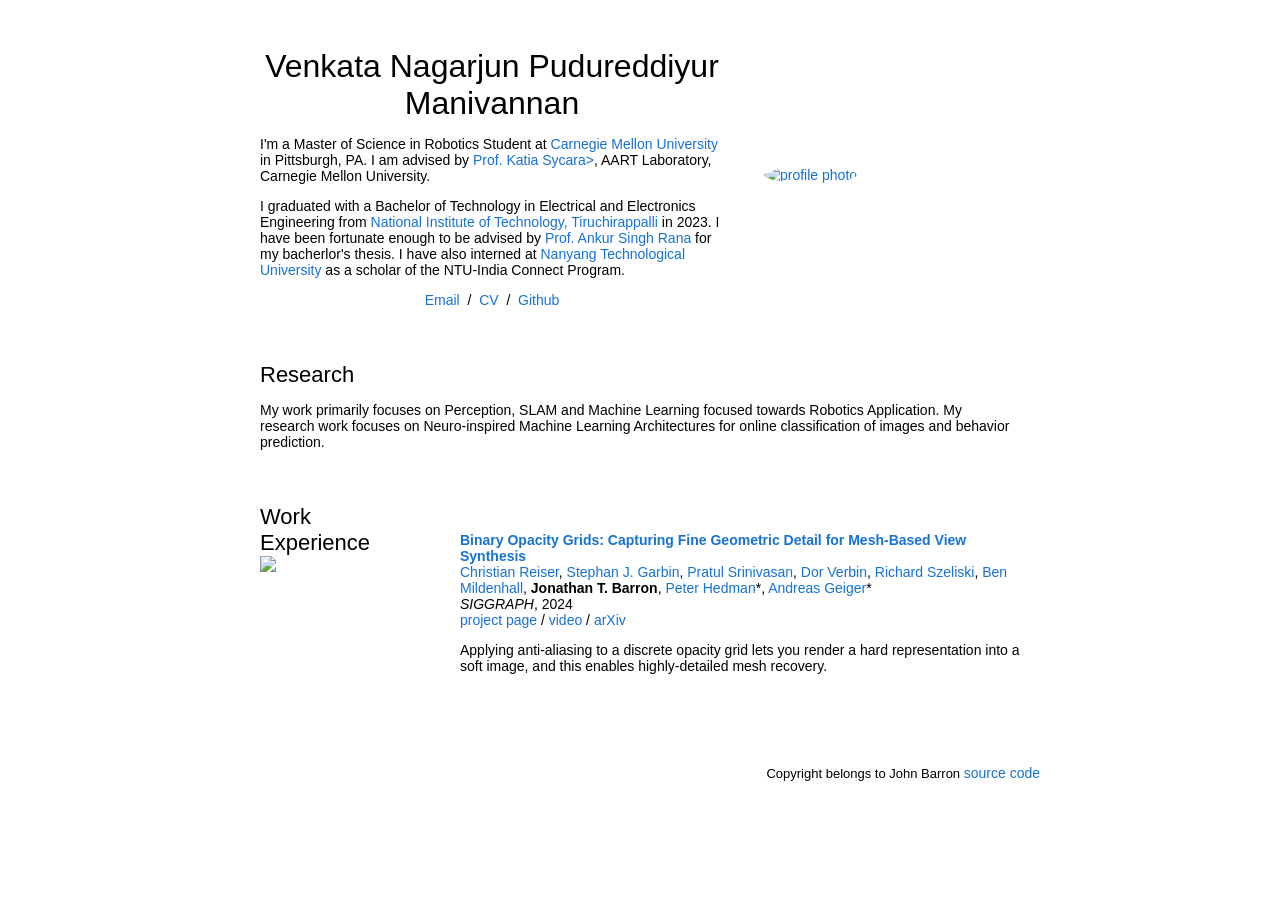
==== commit bfa08734: "fixed links" ====
--- a/index.html
+++ b/index.html
@@ -22,10 +22,10 @@
                 <p class="name" style="text-align: center;">
                   Venkata Nagarjun Pudureddiyur Manivannan
                 </p>
-                <p>I'm a Master of Science in Robotics Student at <a href="https://www.ri.cmu.edu/ri-people/venkata-nagarjun-pudureddiyur-manivannan/">Carnegie Mellon University</a> in Pittsburgh, PA. I am advised by <a href = "https://www.ri.cmu.edu/ri-faculty/katia-sycara/"Prof. Katia Sycara></a>, AART Laboratory, Carnegie Mellon University.
+                <p>I'm a Master of Science in Robotics Student at <a href="https://www.ri.cmu.edu/ri-people/venkata-nagarjun-pudureddiyur-manivannan/">Carnegie Mellon University</a> in Pittsburgh, PA. I am advised by <a href = "https://www.ri.cmu.edu/ri-faculty/katia-sycara/">Prof. Katia Sycara></a>, AART Laboratory, Carnegie Mellon University.
                 </p>
                 <p>
-                  I graduated with a Bachelor of Technology in Electrical and Electronics Engineering from <a href="https://nitt.edu/"> National Institute of Technology, Tiruchirappalli</a> in 2023. I have been fortunate enough to be advised by <a href = "">Prof. Ankur Singh Rana</a> for my bacherlor's thesis. I have also interned at <a href="">Nanyang Technological University</a> as a scholar of the NTU-India Connect Program.
+                  I graduated with a Bachelor of Technology in Electrical and Electronics Engineering from <a href="https://nitt.edu/"> National Institute of Technology, Tiruchirappalli</a> in 2023. I have been fortunate enough to be advised by <a href = "">Prof. Ankur Singh Rana</a> for my bacherlor's thesis. I have also interned at <a href="https://www.ntu.edu.sg/">Nanyang Technological University</a> as a scholar of the NTU-India Connect Program.
                 <p style="text-align:center">
                   <a href="mailto:vpudured@andrew.cmu.edu">Email</a> &nbsp;/&nbsp;
                   <a href="data/Resume_Updated.pdf">CV</a> &nbsp;/&nbsp;
